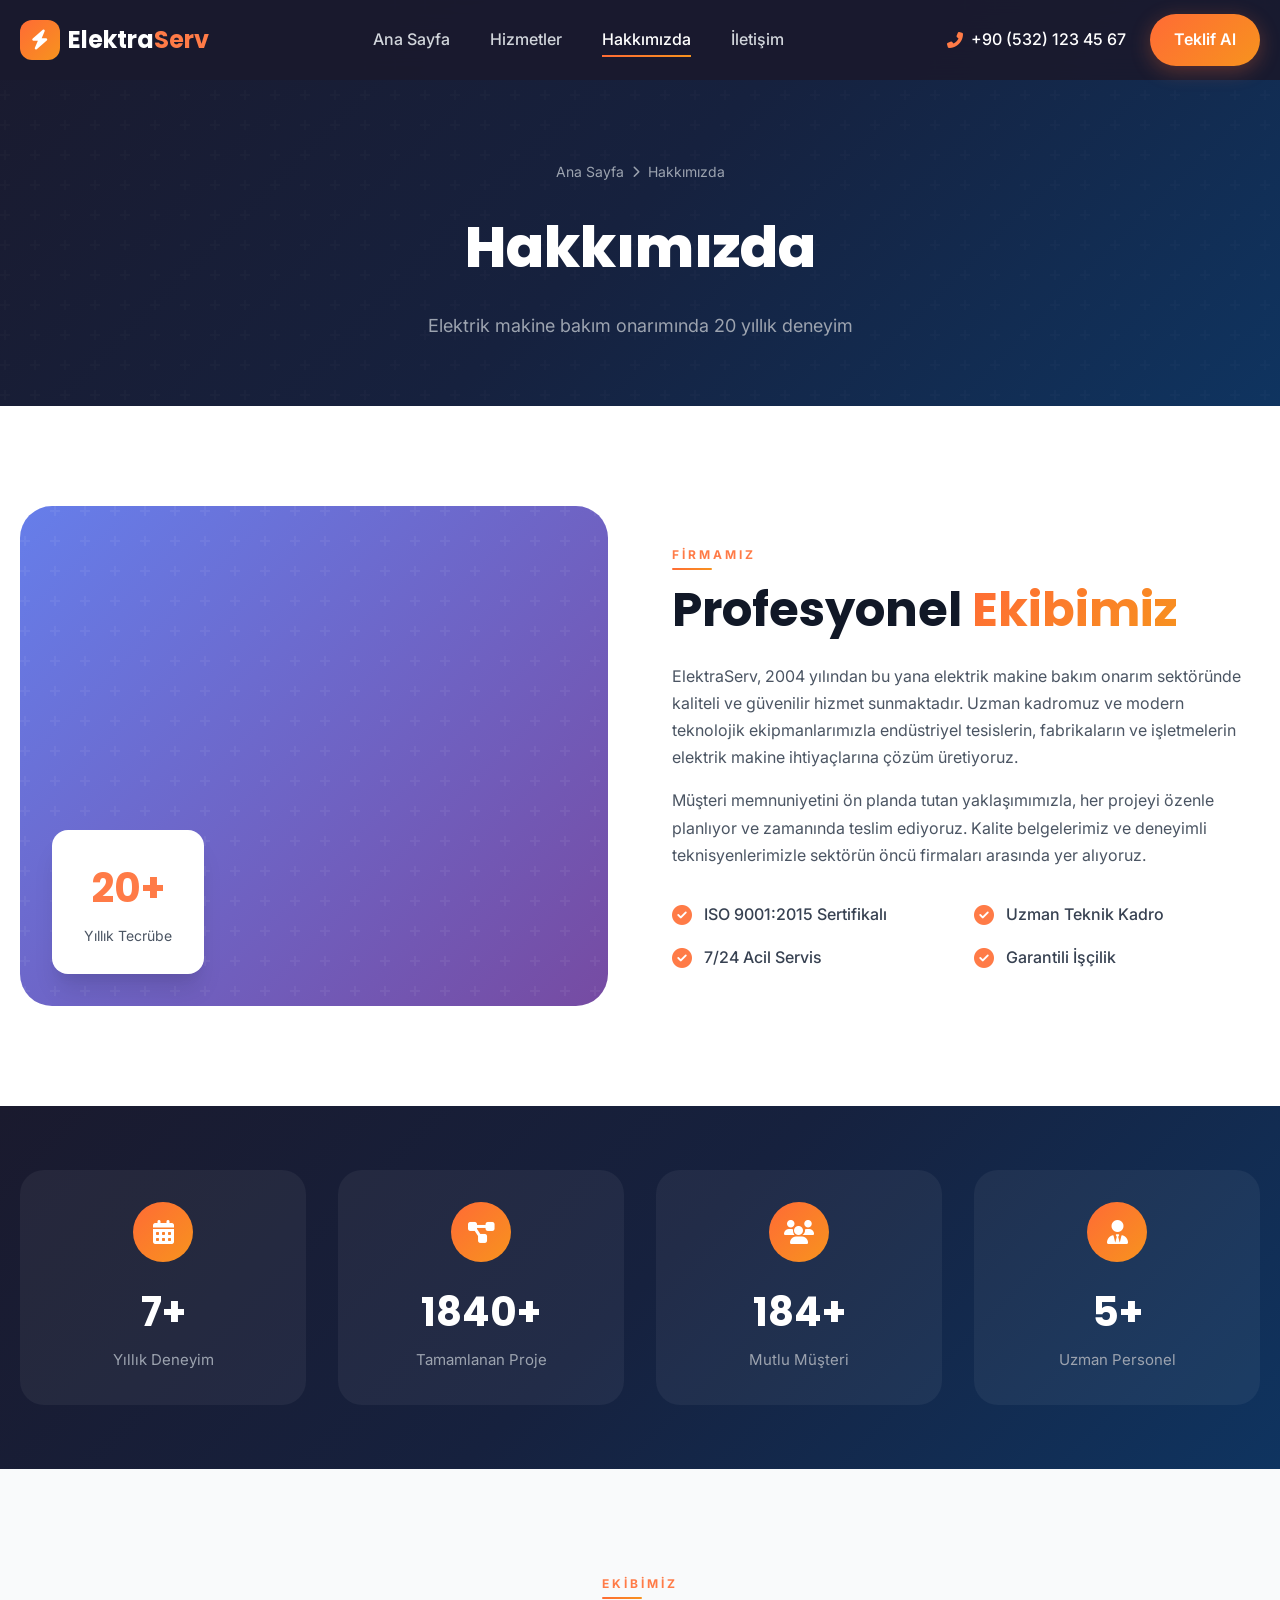
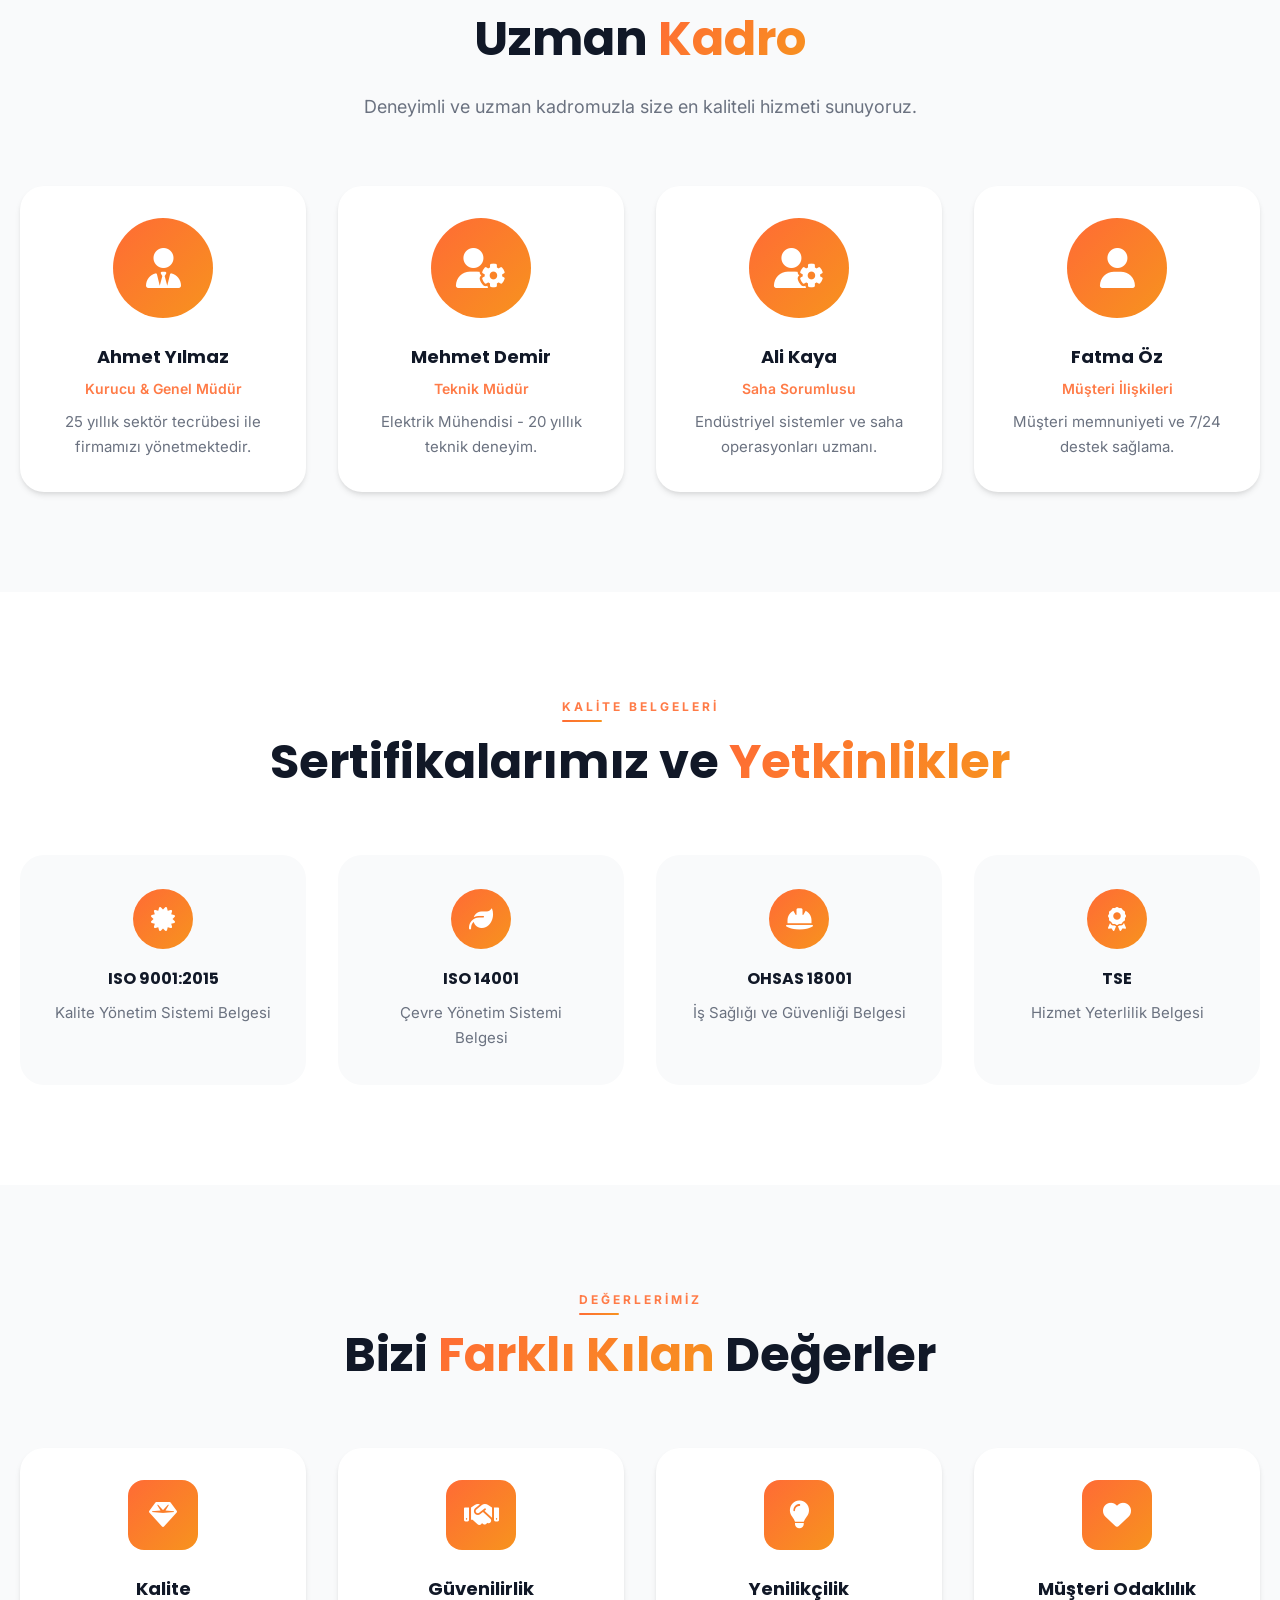
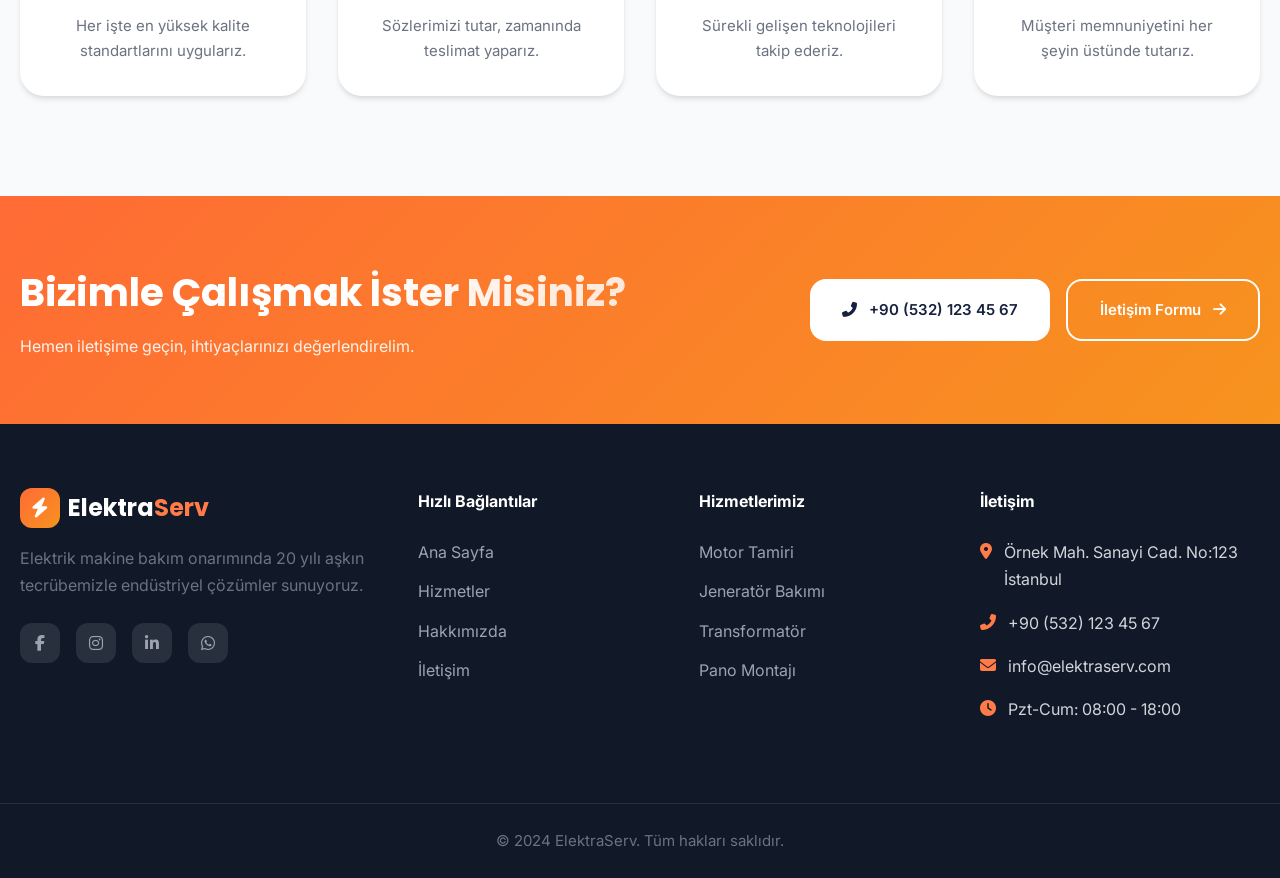
==== hakkimizda.html @ 9ac69086 "Initial commit - ElektraServ website" ====
<!DOCTYPE html>
<html lang="tr">
<head>
    <meta charset="UTF-8">
    <meta name="viewport" content="width=device-width, initial-scale=1.0">
    <title>Hakkımızda | ElektraServ</title>
    <meta name="description" content="ElektraServ - 20 yılı aşkın tecrübesiyle elektrik makine bakım onarım sektöründe kaliteli ve güvenilir hizmet.">
    <link rel="preconnect" href="https://fonts.googleapis.com">
    <link rel="preconnect" href="https://fonts.gstatic.com" crossorigin>
    <link href="https://fonts.googleapis.com/css2?family=Inter:wght@300;400;500;600;700;800&family=Poppins:wght@600;700;800&display=swap" rel="stylesheet">
    <link rel="stylesheet" href="css/style.css">
    <link rel="stylesheet" href="https://cdnjs.cloudflare.com/ajax/libs/font-awesome/6.4.0/css/all.min.css">
</head>
<body>
    <!-- Preloader -->
    <div class="preloader" id="preloader">
        <div class="loader"></div>
    </div>

    <!-- Header -->
    <header class="header" id="header">
        <nav class="nav container">
            <a href="index.html" class="nav-logo">
                <span class="logo-icon"><i class="fas fa-bolt"></i></span>
                <span class="logo-text">Elektra<span>Serv</span></span>
            </a>

            <div class="nav-menu" id="nav-menu">
                <ul class="nav-list">
                    <li class="nav-item"><a href="index.html" class="nav-link">Ana Sayfa</a></li>
                    <li class="nav-item"><a href="hizmetler.html" class="nav-link">Hizmetler</a></li>
                    <li class="nav-item"><a href="hakkimizda.html" class="nav-link active">Hakkımızda</a></li>
                    <li class="nav-item"><a href="iletisim.html" class="nav-link">İletişim</a></li>
                </ul>
                <div class="nav-close" id="nav-close"><i class="fas fa-times"></i></div>
            </div>

            <div class="nav-actions">
                <a href="tel:+905321234567" class="nav-phone">
                    <i class="fas fa-phone-alt"></i>
                    <span>+90 (532) 123 45 67</span>
                </a>
                <a href="iletisim.html" class="nav-btn">Teklif Al</a>
                <div class="nav-toggle" id="nav-toggle"><i class="fas fa-bars"></i></div>
            </div>
        </nav>
    </header>

    <!-- Page Header -->
    <section class="page-header">
        <div class="page-header-bg"></div>
        <div class="container">
            <div class="breadcrumb">
                <a href="index.html">Ana Sayfa</a>
                <i class="fas fa-chevron-right"></i>
                <span>Hakkımızda</span>
            </div>
            <h1>Hakkımızda</h1>
            <p>Elektrik makine bakım onarımında 20 yıllık deneyim</p>
        </div>
    </section>

    <!-- About Section -->
    <section class="about-section section">
        <div class="container">
            <div class="about-grid">
                <div class="about-image">
                    <div class="about-img-wrapper">
                        <div class="about-shape"></div>
                        <div class="about-experience">
                            <span class="exp-number">20+</span>
                            <span class="exp-text">Yıllık Tecrübe</span>
                        </div>
                    </div>
                </div>
                <div class="about-content">
                    <span class="section-subtitle">FİRMAMIZ</span>
                    <h2 class="section-title">Profesyonel <span class="gradient-text">Ekibimiz</span></h2>
                    <p>
                        ElektraServ, 2004 yılından bu yana elektrik makine bakım onarım sektöründe
                        kaliteli ve güvenilir hizmet sunmaktadır. Uzman kadromuz ve modern teknolojik
                        ekipmanlarımızla endüstriyel tesislerin, fabrikaların ve işletmelerin elektrik
                        makine ihtiyaçlarına çözüm üretiyoruz.
                    </p>
                    <p>
                        Müşteri memnuniyetini ön planda tutan yaklaşımımızla, her projeyi özenle
                        planlıyor ve zamanında teslim ediyoruz. Kalite belgelerimiz ve deneyimli
                        teknisyenlerimizle sektörün öncü firmaları arasında yer alıyoruz.
                    </p>
                    <div class="about-features">
                        <div class="about-feature">
                            <i class="fas fa-check-circle"></i>
                            <span>ISO 9001:2015 Sertifikalı</span>
                        </div>
                        <div class="about-feature">
                            <i class="fas fa-check-circle"></i>
                            <span>Uzman Teknik Kadro</span>
                        </div>
                        <div class="about-feature">
                            <i class="fas fa-check-circle"></i>
                            <span>7/24 Acil Servis</span>
                        </div>
                        <div class="about-feature">
                            <i class="fas fa-check-circle"></i>
                            <span>Garantili İşçilik</span>
                        </div>
                    </div>
                </div>
            </div>
        </div>
    </section>

    <!-- Stats Section -->
    <section class="stats-section">
        <div class="container">
            <div class="stats-grid">
                <div class="stat-card">
                    <div class="stat-icon"><i class="fas fa-calendar-alt"></i></div>
                    <span class="stat-number" data-count="20">0</span>
                    <span class="stat-label">Yıllık Deneyim</span>
                </div>
                <div class="stat-card">
                    <div class="stat-icon"><i class="fas fa-project-diagram"></i></div>
                    <span class="stat-number" data-count="5000">0</span>
                    <span class="stat-label">Tamamlanan Proje</span>
                </div>
                <div class="stat-card">
                    <div class="stat-icon"><i class="fas fa-users"></i></div>
                    <span class="stat-number" data-count="500">0</span>
                    <span class="stat-label">Mutlu Müşteri</span>
                </div>
                <div class="stat-card">
                    <div class="stat-icon"><i class="fas fa-user-tie"></i></div>
                    <span class="stat-number" data-count="15">0</span>
                    <span class="stat-label">Uzman Personel</span>
                </div>
            </div>
        </div>
    </section>

    <!-- Team Section -->
    <section class="team-section section">
        <div class="container">
            <div class="section-header">
                <span class="section-subtitle">EKİBİMİZ</span>
                <h2 class="section-title">Uzman <span class="gradient-text">Kadro</span></h2>
                <p class="section-description">
                    Deneyimli ve uzman kadromuzla size en kaliteli hizmeti sunuyoruz.
                </p>
            </div>

            <div class="team-grid">
                <div class="team-card">
                    <div class="team-avatar">
                        <i class="fas fa-user-tie"></i>
                    </div>
                    <h4>Ahmet Yılmaz</h4>
                    <span class="team-role">Kurucu & Genel Müdür</span>
                    <p>25 yıllık sektör tecrübesi ile firmamızı yönetmektedir.</p>
                </div>

                <div class="team-card">
                    <div class="team-avatar">
                        <i class="fas fa-user-cog"></i>
                    </div>
                    <h4>Mehmet Demir</h4>
                    <span class="team-role">Teknik Müdür</span>
                    <p>Elektrik Mühendisi - 20 yıllık teknik deneyim.</p>
                </div>

                <div class="team-card">
                    <div class="team-avatar">
                        <i class="fas fa-user-cog"></i>
                    </div>
                    <h4>Ali Kaya</h4>
                    <span class="team-role">Saha Sorumlusu</span>
                    <p>Endüstriyel sistemler ve saha operasyonları uzmanı.</p>
                </div>

                <div class="team-card">
                    <div class="team-avatar">
                        <i class="fas fa-user"></i>
                    </div>
                    <h4>Fatma Öz</h4>
                    <span class="team-role">Müşteri İlişkileri</span>
                    <p>Müşteri memnuniyeti ve 7/24 destek sağlama.</p>
                </div>
            </div>
        </div>
    </section>

    <!-- Certificates Section -->
    <section class="certificates-section section">
        <div class="container">
            <div class="section-header">
                <span class="section-subtitle">KALİTE BELGELERİ</span>
                <h2 class="section-title">Sertifikalarımız ve <span class="gradient-text">Yetkinlikler</span></h2>
            </div>

            <div class="certificates-grid">
                <div class="cert-card">
                    <div class="cert-icon"><i class="fas fa-certificate"></i></div>
                    <h4>ISO 9001:2015</h4>
                    <p>Kalite Yönetim Sistemi Belgesi</p>
                </div>
                <div class="cert-card">
                    <div class="cert-icon"><i class="fas fa-leaf"></i></div>
                    <h4>ISO 14001</h4>
                    <p>Çevre Yönetim Sistemi Belgesi</p>
                </div>
                <div class="cert-card">
                    <div class="cert-icon"><i class="fas fa-hard-hat"></i></div>
                    <h4>OHSAS 18001</h4>
                    <p>İş Sağlığı ve Güvenliği Belgesi</p>
                </div>
                <div class="cert-card">
                    <div class="cert-icon"><i class="fas fa-award"></i></div>
                    <h4>TSE</h4>
                    <p>Hizmet Yeterlilik Belgesi</p>
                </div>
            </div>
        </div>
    </section>

    <!-- Values Section -->
    <section class="values-section section">
        <div class="container">
            <div class="section-header">
                <span class="section-subtitle">DEĞERLERİMİZ</span>
                <h2 class="section-title">Bizi <span class="gradient-text">Farklı Kılan</span> Değerler</h2>
            </div>

            <div class="values-grid">
                <div class="value-card">
                    <div class="value-icon"><i class="fas fa-gem"></i></div>
                    <h4>Kalite</h4>
                    <p>Her işte en yüksek kalite standartlarını uygularız.</p>
                </div>
                <div class="value-card">
                    <div class="value-icon"><i class="fas fa-handshake"></i></div>
                    <h4>Güvenilirlik</h4>
                    <p>Sözlerimizi tutar, zamanında teslimat yaparız.</p>
                </div>
                <div class="value-card">
                    <div class="value-icon"><i class="fas fa-lightbulb"></i></div>
                    <h4>Yenilikçilik</h4>
                    <p>Sürekli gelişen teknolojileri takip ederiz.</p>
                </div>
                <div class="value-card">
                    <div class="value-icon"><i class="fas fa-heart"></i></div>
                    <h4>Müşteri Odaklılık</h4>
                    <p>Müşteri memnuniyetini her şeyin üstünde tutarız.</p>
                </div>
            </div>
        </div>
    </section>

    <!-- CTA Section -->
    <section class="cta-section">
        <div class="container">
            <div class="cta-content">
                <div class="cta-text">
                    <h2>Bizimle Çalışmak <span class="gradient-text">İster Misiniz?</span></h2>
                    <p>Hemen iletişime geçin, ihtiyaçlarınızı değerlendirelim.</p>
                </div>
                <div class="cta-buttons">
                    <a href="tel:+905321234567" class="btn btn-white">
                        <i class="fas fa-phone-alt"></i>
                        <span>+90 (532) 123 45 67</span>
                    </a>
                    <a href="iletisim.html" class="btn btn-outline-white">
                        <span>İletişim Formu</span>
                        <i class="fas fa-arrow-right"></i>
                    </a>
                </div>
            </div>
        </div>
    </section>

    <!-- Footer -->
    <footer class="footer">
        <div class="footer-top">
            <div class="container">
                <div class="footer-grid">
                    <div class="footer-brand">
                        <a href="index.html" class="nav-logo">
                            <span class="logo-icon"><i class="fas fa-bolt"></i></span>
                            <span class="logo-text">Elektra<span>Serv</span></span>
                        </a>
                        <p>Elektrik makine bakım onarımında 20 yılı aşkın tecrübemizle endüstriyel çözümler sunuyoruz.</p>
                        <div class="footer-social">
                            <a href="#"><i class="fab fa-facebook-f"></i></a>
                            <a href="#"><i class="fab fa-instagram"></i></a>
                            <a href="#"><i class="fab fa-linkedin-in"></i></a>
                            <a href="#"><i class="fab fa-whatsapp"></i></a>
                        </div>
                    </div>

                    <div class="footer-links">
                        <h4>Hızlı Bağlantılar</h4>
                        <ul>
                            <li><a href="index.html">Ana Sayfa</a></li>
                            <li><a href="hizmetler.html">Hizmetler</a></li>
                            <li><a href="hakkimizda.html">Hakkımızda</a></li>
                            <li><a href="iletisim.html">İletişim</a></li>
                        </ul>
                    </div>

                    <div class="footer-links">
                        <h4>Hizmetlerimiz</h4>
                        <ul>
                            <li><a href="hizmetler.html">Motor Tamiri</a></li>
                            <li><a href="hizmetler.html">Jeneratör Bakımı</a></li>
                            <li><a href="hizmetler.html">Transformatör</a></li>
                            <li><a href="hizmetler.html">Pano Montajı</a></li>
                        </ul>
                    </div>

                    <div class="footer-contact">
                        <h4>İletişim</h4>
                        <ul>
                            <li>
                                <i class="fas fa-map-marker-alt"></i>
                                <span>Örnek Mah. Sanayi Cad. No:123 İstanbul</span>
                            </li>
                            <li>
                                <i class="fas fa-phone-alt"></i>
                                <a href="tel:+905321234567">+90 (532) 123 45 67</a>
                            </li>
                            <li>
                                <i class="fas fa-envelope"></i>
                                <a href="mailto:info@elektraserv.com">info@elektraserv.com</a>
                            </li>
                            <li>
                                <i class="fas fa-clock"></i>
                                <span>Pzt-Cum: 08:00 - 18:00</span>
                            </li>
                        </ul>
                    </div>
                </div>
            </div>
        </div>
        <div class="footer-bottom">
            <div class="container">
                <p>&copy; 2024 ElektraServ. Tüm hakları saklıdır.</p>
            </div>
        </div>
    </footer>

    <script src="js/script.js"></script>
</body>
</html>
---- css/style.css ----
/* ============================================
   ELEKTRASERV - Professional CSS Styles
   Modern, Clean & Professional Design
============================================ */

/* ========== CSS Variables ========== */
:root {
    /* Primary Colors */
    --primary-900: #1a1a2e;
    --primary-800: #16213e;
    --primary-700: #1f3a5f;
    --primary-600: #2b4a7c;
    --primary-500: #3a6ea5;
    --primary-400: #5a8fc7;
    --primary-300: #89b3d9;
    --primary-200: #bcd4e8;
    --primary-100: #e6f0f7;

    /* Accent Colors */
    --accent-600: #ff6b35;
    --accent-500: #ff7b47;
    --accent-400: #ff9f6b;
    --accent-300: #ffb88c;
    --accent-200: #ffd4ba;
    --accent-100: #fff0e6;

    /* Gradient */
    --gradient-primary: linear-gradient(135deg, #667eea 0%, #764ba2 100%);
    --gradient-accent: linear-gradient(135deg, #ff6b35 0%, #f7931e 100%);
    --gradient-dark: linear-gradient(135deg, #1a1a2e 0%, #16213e 50%, #0f3460 100%);
    --gradient-hero: linear-gradient(135deg, #1a1a2e 0%, #16213e 40%, #1f3a5f 100%);

    /* Neutrals */
    --white: #ffffff;
    --gray-50: #f9fafb;
    --gray-100: #f3f4f6;
    --gray-200: #e5e7eb;
    --gray-300: #d1d5db;
    --gray-400: #9ca3af;
    --gray-500: #6b7280;
    --gray-600: #4b5563;
    --gray-700: #374151;
    --gray-800: #1f2937;
    --gray-900: #111827;

    /* Shadows */
    --shadow-sm: 0 1px 2px 0 rgba(0, 0, 0, 0.05);
    --shadow-md: 0 4px 6px -1px rgba(0, 0, 0, 0.1), 0 2px 4px -1px rgba(0, 0, 0, 0.06);
    --shadow-lg: 0 10px 15px -3px rgba(0, 0, 0, 0.1), 0 4px 6px -2px rgba(0, 0, 0, 0.05);
    --shadow-xl: 0 20px 25px -5px rgba(0, 0, 0, 0.1), 0 10px 10px -5px rgba(0, 0, 0, 0.04);
    --shadow-2xl: 0 25px 50px -12px rgba(0, 0, 0, 0.25);
    --shadow-colored: 0 20px 40px rgba(102, 126, 234, 0.3);

    /* Typography */
    --font-primary: 'Inter', -apple-system, BlinkMacSystemFont, 'Segoe UI', Roboto, sans-serif;
    --font-heading: 'Poppins', 'Inter', sans-serif;

    /* Spacing */
    --section-padding: 100px 0;
    --container-padding: 0 20px;

    /* Border Radius */
    --radius-sm: 8px;
    --radius-md: 12px;
    --radius-lg: 16px;
    --radius-xl: 24px;
    --radius-2xl: 32px;
    --radius-full: 9999px;

    /* Transitions */
    --transition-fast: 150ms ease;
    --transition-base: 300ms ease;
    --transition-slow: 500ms ease;
}

/* ========== Reset & Base ========== */
*, *::before, *::after {
    margin: 0;
    padding: 0;
    box-sizing: border-box;
}

html {
    scroll-behavior: smooth;
    font-size: 16px;
}

body {
    font-family: var(--font-primary);
    font-size: 1rem;
    line-height: 1.7;
    color: var(--gray-700);
    background-color: var(--white);
    overflow-x: hidden;
}

img {
    max-width: 100%;
    height: auto;
    display: block;
}

a {
    text-decoration: none;
    color: inherit;
    transition: var(--transition-base);
}

ul, ol {
    list-style: none;
}

button, input, textarea, select {
    font-family: inherit;
    font-size: inherit;
    border: none;
    outline: none;
}

button {
    cursor: pointer;
}

/* ========== Preloader ========== */
.preloader {
    position: fixed;
    top: 0;
    left: 0;
    width: 100%;
    height: 100%;
    background: var(--gradient-dark);
    display: flex;
    align-items: center;
    justify-content: center;
    z-index: 9999;
    transition: opacity 0.5s ease, visibility 0.5s ease;
}

.preloader.hidden {
    opacity: 0;
    visibility: hidden;
}

.loader {
    width: 60px;
    height: 60px;
    border: 3px solid rgba(255, 255, 255, 0.1);
    border-top-color: var(--accent-500);
    border-radius: 50%;
    animation: spin 1s linear infinite;
}

@keyframes spin {
    to { transform: rotate(360deg); }
}

/* ========== Container ========== */
.container {
    max-width: 1280px;
    margin: 0 auto;
    padding: var(--container-padding);
}

/* ========== Typography ========== */
.section-subtitle {
    display: inline-block;
    font-size: 0.75rem;
    font-weight: 700;
    letter-spacing: 3px;
    text-transform: uppercase;
    color: var(--accent-500);
    margin-bottom: 1rem;
    position: relative;
}

.section-subtitle::before {
    content: '';
    position: absolute;
    left: 0;
    bottom: -5px;
    width: 40px;
    height: 2px;
    background: var(--gradient-accent);
    border-radius: var(--radius-full);
}

.section-title {
    font-family: var(--font-heading);
    font-size: clamp(2rem, 5vw, 3rem);
    font-weight: 700;
    color: var(--gray-900);
    line-height: 1.2;
    margin-bottom: 1.5rem;
}

.section-description {
    font-size: 1.125rem;
    color: var(--gray-500);
    max-width: 600px;
    margin: 0 auto;
}

.gradient-text {
    background: var(--gradient-accent);
    -webkit-background-clip: text;
    -webkit-text-fill-color: transparent;
    background-clip: text;
}

/* ========== Section ========== */
.section {
    padding: var(--section-padding);
}

.section-header {
    text-align: center;
    margin-bottom: 4rem;
}

/* ========== Buttons ========== */
.btn {
    display: inline-flex;
    align-items: center;
    justify-content: center;
    gap: 0.75rem;
    padding: 1rem 2rem;
    font-weight: 600;
    font-size: 0.938rem;
    border-radius: var(--radius-lg);
    transition: var(--transition-base);
    cursor: pointer;
}

.btn-primary {
    background: var(--gradient-accent);
    color: var(--white);
    box-shadow: 0 10px 30px rgba(255, 107, 53, 0.3);
}

.btn-primary:hover {
    transform: translateY(-3px);
    box-shadow: 0 15px 35px rgba(255, 107, 53, 0.4);
}

.btn-outline {
    background: transparent;
    border: 2px solid var(--primary-600);
    color: var(--primary-600);
}

.btn-outline:hover {
    background: var(--primary-600);
    color: var(--white);
}

.btn-white {
    background: var(--white);
    color: var(--primary-800);
}

.btn-white:hover {
    background: var(--gray-100);
    transform: translateY(-2px);
}

.btn-outline-white {
    background: transparent;
    border: 2px solid var(--white);
    color: var(--white);
}

.btn-outline-white:hover {
    background: var(--white);
    color: var(--primary-800);
}

/* ========== Header ========== */
.header {
    position: fixed;
    top: 0;
    left: 0;
    width: 100%;
    z-index: 1000;
    background: rgba(26, 26, 46, 0.95);
    backdrop-filter: blur(20px);
    -webkit-backdrop-filter: blur(20px);
    transition: var(--transition-base);
}

.header.scrolled {
    background: rgba(26, 26, 46, 0.98);
    box-shadow: 0 4px 30px rgba(0, 0, 0, 0.2);
}

.nav {
    display: flex;
    align-items: center;
    justify-content: space-between;
    height: 80px;
}

.nav-logo {
    display: flex;
    align-items: center;
    gap: 0.5rem;
    z-index: 1001;
}

.logo-icon {
    display: flex;
    align-items: center;
    justify-content: center;
    width: 40px;
    height: 40px;
    background: var(--gradient-accent);
    border-radius: var(--radius-md);
    color: var(--white);
    font-size: 1.25rem;
}

.logo-text {
    font-family: var(--font-heading);
    font-size: 1.5rem;
    font-weight: 700;
    color: var(--white);
}

.logo-text span {
    color: var(--accent-500);
}

.nav-list {
    display: flex;
    align-items: center;
    gap: 2.5rem;
}

.nav-link {
    font-weight: 500;
    color: var(--gray-300);
    position: relative;
    padding: 0.5rem 0;
}

.nav-link::after {
    content: '';
    position: absolute;
    bottom: 0;
    left: 0;
    width: 0;
    height: 2px;
    background: var(--gradient-accent);
    transition: var(--transition-base);
}

.nav-link:hover,
.nav-link.active {
    color: var(--white);
}

.nav-link:hover::after,
.nav-link.active::after {
    width: 100%;
}

.nav-actions {
    display: flex;
    align-items: center;
    gap: 1.5rem;
}

.nav-phone {
    display: flex;
    align-items: center;
    gap: 0.5rem;
    color: var(--white);
    font-weight: 500;
}

.nav-phone i {
    color: var(--accent-500);
}

.nav-btn {
    padding: 0.75rem 1.5rem;
    background: var(--gradient-accent);
    color: var(--white);
    font-weight: 600;
    border-radius: var(--radius-full);
    box-shadow: 0 5px 20px rgba(255, 107, 53, 0.3);
    transition: var(--transition-base);
}

.nav-btn:hover {
    transform: translateY(-2px);
    box-shadow: 0 8px 25px rgba(255, 107, 53, 0.4);
}

.nav-toggle,
.nav-close {
    display: none;
    font-size: 1.5rem;
    color: var(--white);
    cursor: pointer;
}

/* ========== Hero Section ========== */
.hero {
    position: relative;
    min-height: 100vh;
    display: flex;
    align-items: center;
    background: var(--gradient-hero);
    overflow: hidden;
    padding-top: 80px;
}

.hero-bg {
    position: absolute;
    inset: 0;
    z-index: 0;
}

.hero-shapes {
    position: absolute;
    inset: 0;
}

.hero-shapes .shape {
    position: absolute;
    border-radius: 50%;
    opacity: 0.1;
}

.hero-shapes .shape-1 {
    width: 600px;
    height: 600px;
    background: var(--accent-500);
    top: -200px;
    right: -200px;
    filter: blur(80px);
}

.hero-shapes .shape-2 {
    width: 400px;
    height: 400px;
    background: var(--primary-500);
    bottom: -100px;
    left: -100px;
    filter: blur(60px);
}

.hero-shapes .shape-3 {
    width: 300px;
    height: 300px;
    background: var(--accent-400);
    top: 50%;
    left: 50%;
    transform: translate(-50%, -50%);
    filter: blur(100px);
}

.hero-container {
    position: relative;
    z-index: 1;
    display: grid;
    grid-template-columns: 1fr 1fr;
    gap: 4rem;
    align-items: center;
    padding: 2rem;
}

.hero-content {
    color: var(--white);
}

.hero-badge {
    display: inline-flex;
    align-items: center;
    gap: 0.5rem;
    padding: 0.5rem 1rem;
    background: rgba(255, 255, 255, 0.1);
    border: 1px solid rgba(255, 255, 255, 0.2);
    border-radius: var(--radius-full);
    font-size: 0.875rem;
    margin-bottom: 1.5rem;
    backdrop-filter: blur(10px);
}

.hero-badge i {
    color: var(--accent-500);
}

.hero-title {
    font-family: var(--font-heading);
    font-size: clamp(2.5rem, 5vw, 4rem);
    font-weight: 800;
    line-height: 1.1;
    margin-bottom: 1.5rem;
}

.hero-description {
    font-size: 1.125rem;
    color: var(--gray-300);
    margin-bottom: 2rem;
    max-width: 500px;
}

.hero-buttons {
    display: flex;
    gap: 1rem;
    margin-bottom: 3rem;
    flex-wrap: wrap;
}

.hero-stats {
    display: flex;
    gap: 3rem;
}

.hero-stats .stat {
    text-align: left;
}

.hero-stats .stat-number {
    display: block;
    font-family: var(--font-heading);
    font-size: 2.5rem;
    font-weight: 700;
    color: var(--white);
}

.hero-stats .stat-number::after {
    content: '+';
}

.hero-stats .stat-label {
    font-size: 0.875rem;
    color: var(--gray-400);
}

.hero-image {
    display: flex;
    justify-content: center;
    align-items: center;
}

.hero-img-wrapper {
    position: relative;
    width: 400px;
    height: 400px;
}

.hero-circle {
    position: absolute;
    top: 50%;
    left: 50%;
    transform: translate(-50%, -50%);
    width: 300px;
    height: 300px;
    background: rgba(255, 255, 255, 0.05);
    border-radius: 50%;
    display: flex;
    align-items: center;
    justify-content: center;
}

.hero-circle-inner {
    width: 200px;
    height: 200px;
    background: var(--gradient-accent);
    border-radius: 50%;
    display: flex;
    align-items: center;
    justify-content: center;
    font-size: 4rem;
    color: var(--white);
}

.hero-card {
    position: absolute;
    background: rgba(255, 255, 255, 0.95);
    padding: 1rem 1.5rem;
    border-radius: var(--radius-lg);
    box-shadow: var(--shadow-xl);
    display: flex;
    align-items: center;
    gap: 0.75rem;
    animation: float 3s ease-in-out infinite;
}

.hero-card i {
    font-size: 1.5rem;
    color: var(--accent-500);
}

.hero-card span {
    font-weight: 600;
    color: var(--gray-800);
    font-size: 0.875rem;
}

.hero-card-1 {
    top: 20%;
    left: -20px;
    animation-delay: 0s;
}

.hero-card-2 {
    bottom: 20%;
    right: -20px;
    animation-delay: 1.5s;
}

@keyframes float {
    0%, 100% { transform: translateY(0); }
    50% { transform: translateY(-15px); }
}

.hero-scroll {
    position: absolute;
    bottom: 2rem;
    left: 50%;
    transform: translateX(-50%);
    z-index: 1;
}

.hero-scroll a {
    display: flex;
    align-items: center;
    justify-content: center;
    width: 50px;
    height: 50px;
    border: 2px solid rgba(255, 255, 255, 0.3);
    border-radius: 50%;
    color: var(--white);
    animation: bounce 2s ease-in-out infinite;
}

@keyframes bounce {
    0%, 100% { transform: translateY(0); }
    50% { transform: translateY(10px); }
}

/* ========== Services Section ========== */
.services {
    background: var(--gray-50);
}

.services-grid {
    display: grid;
    grid-template-columns: repeat(3, 1fr);
    gap: 2rem;
}

.service-card {
    position: relative;
    background: var(--white);
    border-radius: var(--radius-xl);
    padding: 2.5rem;
    box-shadow: var(--shadow-md);
    transition: var(--transition-base);
    overflow: hidden;
}

.service-card::before {
    content: '';
    position: absolute;
    top: 0;
    left: 0;
    width: 100%;
    height: 4px;
    background: var(--gradient-accent);
    transform: scaleX(0);
    transition: var(--transition-base);
}

.service-card:hover {
    transform: translateY(-10px);
    box-shadow: var(--shadow-xl);
}

.service-card:hover::before {
    transform: scaleX(1);
}

.service-card.featured {
    border: 2px solid var(--accent-500);
}

.service-badge {
    position: absolute;
    top: 1rem;
    right: 1rem;
    background: var(--gradient-accent);
    color: var(--white);
    font-size: 0.75rem;
    font-weight: 600;
    padding: 0.25rem 0.75rem;
    border-radius: var(--radius-full);
}

.service-icon {
    display: flex;
    align-items: center;
    justify-content: center;
    width: 70px;
    height: 70px;
    background: var(--gradient-accent);
    border-radius: var(--radius-lg);
    margin-bottom: 1.5rem;
}

.service-icon i {
    font-size: 1.75rem;
    color: var(--white);
}

.service-title {
    font-family: var(--font-heading);
    font-size: 1.25rem;
    font-weight: 700;
    color: var(--gray-900);
    margin-bottom: 1rem;
}

.service-description {
    color: var(--gray-500);
    margin-bottom: 1.5rem;
    line-height: 1.7;
}

.service-features {
    margin-bottom: 1.5rem;
}

.service-features li {
    display: flex;
    align-items: center;
    gap: 0.5rem;
    color: var(--gray-600);
    margin-bottom: 0.5rem;
    font-size: 0.938rem;
}

.service-features li i {
    color: var(--accent-500);
    font-size: 0.875rem;
}

.service-link {
    display: inline-flex;
    align-items: center;
    gap: 0.5rem;
    color: var(--primary-600);
    font-weight: 600;
    font-size: 0.938rem;
}

.service-link:hover {
    color: var(--accent-500);
}

.service-link i {
    transition: var(--transition-fast);
}

.service-link:hover i {
    transform: translateX(5px);
}

/* ========== Why Us Section ========== */
.why-us {
    position: relative;
    overflow: hidden;
}

.why-us-bg {
    position: absolute;
    inset: 0;
    background: var(--gray-50);
    z-index: -1;
}

.why-us-content {
    display: grid;
    grid-template-columns: 1fr 1fr;
    gap: 4rem;
    align-items: center;
}

.why-us-text {
    padding-right: 2rem;
}

.features-list {
    display: flex;
    flex-direction: column;
    gap: 1.5rem;
    margin-top: 2rem;
}

.feature-item {
    display: flex;
    align-items: flex-start;
    gap: 1rem;
}

.feature-icon {
    display: flex;
    align-items: center;
    justify-content: center;
    width: 50px;
    height: 50px;
    background: var(--gradient-accent);
    border-radius: var(--radius-md);
    flex-shrink: 0;
}

.feature-icon i {
    font-size: 1.25rem;
    color: var(--white);
}

.feature-content h4 {
    font-weight: 700;
    color: var(--gray-900);
    margin-bottom: 0.25rem;
}

.feature-content p {
    color: var(--gray-500);
    font-size: 0.938rem;
}

.why-us-image {
    position: relative;
}

.why-us-img-wrapper {
    position: relative;
    width: 100%;
    height: 500px;
    background: var(--gradient-primary);
    border-radius: var(--radius-2xl);
}

.why-us-card {
    position: absolute;
    background: var(--white);
    padding: 1.5rem;
    border-radius: var(--radius-lg);
    box-shadow: var(--shadow-xl);
    text-align: center;
    animation: float 3s ease-in-out infinite;
}

.why-us-card-icon {
    width: 50px;
    height: 50px;
    background: var(--gradient-accent);
    border-radius: 50%;
    display: flex;
    align-items: center;
    justify-content: center;
    margin: 0 auto 0.75rem;
}

.why-us-card-icon i {
    font-size: 1.25rem;
    color: var(--white);
}

.why-us-card-number {
    display: block;
    font-family: var(--font-heading);
    font-size: 2rem;
    font-weight: 700;
    color: var(--gray-900);
}

.why-us-card-text {
    font-size: 0.875rem;
    color: var(--gray-500);
}

.why-us-card:first-of-type {
    top: 10%;
    left: -30px;
}

.why-us-card-2 {
    bottom: 10%;
    right: -30px;
    animation-delay: 1.5s;
}

/* ========== Process Section ========== */
.process {
    background: var(--gradient-dark);
    color: var(--white);
}

.process .section-subtitle {
    color: var(--accent-400);
}

.process .section-title {
    color: var(--white);
}

.process-timeline {
    display: grid;
    grid-template-columns: repeat(4, 1fr);
    gap: 2rem;
    position: relative;
}

.process-step {
    position: relative;
    text-align: center;
    padding: 2rem;
}

.process-number {
    display: flex;
    align-items: center;
    justify-content: center;
    width: 80px;
    height: 80px;
    background: rgba(255, 255, 255, 0.1);
    border-radius: 50%;
    margin: 0 auto 1.5rem;
    font-family: var(--font-heading);
    font-size: 1.5rem;
    font-weight: 700;
    color: var(--accent-500);
    position: relative;
    z-index: 1;
}

.process-content h4 {
    font-family: var(--font-heading);
    font-size: 1.125rem;
    font-weight: 600;
    margin-bottom: 0.5rem;
}

.process-content p {
    font-size: 0.938rem;
    color: var(--gray-400);
}

/* ========== CTA Section ========== */
.cta-section {
    background: var(--gradient-accent);
    padding: 4rem 0;
}

.cta-content {
    display: flex;
    align-items: center;
    justify-content: space-between;
    gap: 2rem;
    flex-wrap: wrap;
}

.cta-text h2 {
    font-family: var(--font-heading);
    font-size: clamp(1.5rem, 3vw, 2.5rem);
    font-weight: 700;
    color: var(--white);
    margin-bottom: 0.5rem;
}

.cta-text p {
    color: rgba(255, 255, 255, 0.9);
}

.cta-buttons {
    display: flex;
    gap: 1rem;
    flex-wrap: wrap;
}

.cta-section .gradient-text {
    background: linear-gradient(135deg, #fff 0%, rgba(255,255,255,0.8) 100%);
    -webkit-background-clip: text;
    -webkit-text-fill-color: transparent;
}

/* ========== Page Header ========== */
.page-header {
    position: relative;
    padding: 10rem 0 4rem;
    background: var(--gradient-dark);
    color: var(--white);
    text-align: center;
    overflow: hidden;
}

.page-header-bg {
    position: absolute;
    inset: 0;
    background: url("data:image/svg+xml,%3Csvg width='60' height='60' viewBox='0 0 60 60' xmlns='http://www.w3.org/2000/svg'%3E%3Cg fill='none' fill-rule='evenodd'%3E%3Cg fill='%23ffffff' fill-opacity='0.03'%3E%3Cpath d='M36 34v-4h-2v4h-4v2h4v4h2v-4h4v-2h-4zm0-30V0h-2v4h-4v2h4v4h2V6h4V4h-4zM6 34v-4H4v4H0v2h4v4h2v-4h4v-2H6zM6 4V0H4v4H0v2h4v4h2V6h4V4H6z'/%3E%3C/g%3E%3C/g%3E%3C/svg%3E");
    opacity: 0.5;
}

.breadcrumb {
    display: flex;
    align-items: center;
    justify-content: center;
    gap: 0.5rem;
    margin-bottom: 1rem;
    font-size: 0.875rem;
    color: var(--gray-400);
}

.breadcrumb a:hover {
    color: var(--white);
}

.breadcrumb i {
    font-size: 0.75rem;
}

.page-header h1 {
    font-family: var(--font-heading);
    font-size: clamp(2rem, 5vw, 3.5rem);
    font-weight: 800;
    margin-bottom: 1rem;
}

.page-header p {
    color: var(--gray-400);
    font-size: 1.125rem;
}

/* ========== Services Detail ========== */
.services-detail {
    background: var(--gray-50);
}

.service-detail-card {
    display: grid;
    grid-template-columns: auto 1fr;
    gap: 2rem;
    background: var(--white);
    border-radius: var(--radius-xl);
    padding: 3rem;
    margin-bottom: 2rem;
    box-shadow: var(--shadow-md);
    transition: var(--transition-base);
}

.service-detail-card:hover {
    box-shadow: var(--shadow-xl);
    transform: translateY(-5px);
}

.service-detail-icon {
    display: flex;
    align-items: center;
    justify-content: center;
    width: 80px;
    height: 80px;
    background: var(--gradient-accent);
    border-radius: var(--radius-lg);
}

.service-detail-icon i {
    font-size: 2rem;
    color: var(--white);
}

.service-detail-content h3 {
    font-family: var(--font-heading);
    font-size: 1.5rem;
    font-weight: 700;
    color: var(--gray-900);
    margin-bottom: 0.5rem;
}

.service-detail-content .lead {
    color: var(--gray-500);
    margin-bottom: 1.5rem;
}

.service-detail-grid {
    display: grid;
    grid-template-columns: 1fr 1fr;
    gap: 2rem;
}

.service-detail-list h4 {
    display: flex;
    align-items: center;
    gap: 0.5rem;
    font-weight: 700;
    color: var(--gray-800);
    margin-bottom: 1rem;
}

.service-detail-list h4 i {
    color: var(--accent-500);
}

.service-detail-list ul li {
    position: relative;
    padding-left: 1.5rem;
    margin-bottom: 0.5rem;
    color: var(--gray-600);
}

.service-detail-list ul li::before {
    content: '✓';
    position: absolute;
    left: 0;
    color: var(--accent-500);
    font-weight: 700;
}

.service-detail-features h4 {
    display: flex;
    align-items: center;
    gap: 0.5rem;
    font-weight: 700;
    color: var(--gray-800);
    margin-bottom: 1rem;
}

.service-detail-features h4 i {
    color: var(--accent-500);
}

.feature-tags {
    display: flex;
    flex-wrap: wrap;
    gap: 0.75rem;
}

.feature-tags span {
    display: flex;
    align-items: center;
    gap: 0.5rem;
    padding: 0.5rem 1rem;
    background: var(--primary-100);
    color: var(--primary-700);
    border-radius: var(--radius-full);
    font-size: 0.875rem;
    font-weight: 500;
}

.feature-tags span i {
    color: var(--accent-500);
}

/* ========== About Section ========== */
.about-section {
    background: var(--white);
}

.about-grid {
    display: grid;
    grid-template-columns: 1fr 1fr;
    gap: 4rem;
    align-items: center;
}

.about-image {
    position: relative;
}

.about-img-wrapper {
    position: relative;
    width: 100%;
    height: 500px;
    background: var(--gradient-primary);
    border-radius: var(--radius-2xl);
    overflow: hidden;
}

.about-shape {
    position: absolute;
    width: 100%;
    height: 100%;
    background: url("data:image/svg+xml,%3Csvg width='60' height='60' viewBox='0 0 60 60' xmlns='http://www.w3.org/2000/svg'%3E%3Cg fill='none' fill-rule='evenodd'%3E%3Cg fill='%23ffffff' fill-opacity='0.05'%3E%3Cpath d='M36 34v-4h-2v4h-4v2h4v4h2v-4h4v-2h-4zm0-30V0h-2v4h-4v2h4v4h2V6h4V4h-4zM6 34v-4H4v4H0v2h4v4h2v-4h4v-2H6zM6 4V0H4v4H0v2h4v4h2V6h4V4H6z'/%3E%3C/g%3E%3C/g%3E%3C/svg%3E");
}

.about-experience {
    position: absolute;
    bottom: 2rem;
    left: 2rem;
    background: var(--white);
    padding: 1.5rem 2rem;
    border-radius: var(--radius-lg);
    box-shadow: var(--shadow-xl);
    text-align: center;
}

.about-experience .exp-number {
    display: block;
    font-family: var(--font-heading);
    font-size: 2.5rem;
    font-weight: 700;
    color: var(--accent-500);
}

.about-experience .exp-text {
    font-size: 0.875rem;
    color: var(--gray-600);
}

.about-content .section-subtitle::before {
    left: auto;
}

.about-content p {
    color: var(--gray-600);
    margin-bottom: 1rem;
}

.about-features {
    display: grid;
    grid-template-columns: 1fr 1fr;
    gap: 1rem;
    margin-top: 2rem;
}

.about-feature {
    display: flex;
    align-items: center;
    gap: 0.75rem;
}

.about-feature i {
    color: var(--accent-500);
    font-size: 1.25rem;
}

.about-feature span {
    font-weight: 500;
    color: var(--gray-700);
}

/* ========== Stats Section ========== */
.stats-section {
    background: var(--gradient-dark);
    padding: 4rem 0;
}

.stats-grid {
    display: grid;
    grid-template-columns: repeat(4, 1fr);
    gap: 2rem;
}

.stat-card {
    text-align: center;
    padding: 2rem;
    background: rgba(255, 255, 255, 0.05);
    border-radius: var(--radius-xl);
    transition: var(--transition-base);
}

.stat-card:hover {
    background: rgba(255, 255, 255, 0.1);
    transform: translateY(-5px);
}

.stat-icon {
    display: flex;
    align-items: center;
    justify-content: center;
    width: 60px;
    height: 60px;
    background: var(--gradient-accent);
    border-radius: 50%;
    margin: 0 auto 1rem;
}

.stat-icon i {
    font-size: 1.5rem;
    color: var(--white);
}

.stat-card .stat-number {
    display: block;
    font-family: var(--font-heading);
    font-size: 2.5rem;
    font-weight: 700;
    color: var(--white);
}

.stat-card .stat-number::after {
    content: '+';
}

.stat-card .stat-label {
    color: var(--gray-400);
    font-size: 0.938rem;
}

/* ========== Team Section ========== */
.team-section {
    background: var(--gray-50);
}

.team-grid {
    display: grid;
    grid-template-columns: repeat(4, 1fr);
    gap: 2rem;
}

.team-card {
    background: var(--white);
    border-radius: var(--radius-xl);
    padding: 2rem;
    text-align: center;
    box-shadow: var(--shadow-md);
    transition: var(--transition-base);
}

.team-card:hover {
    transform: translateY(-10px);
    box-shadow: var(--shadow-xl);
}

.team-avatar {
    display: flex;
    align-items: center;
    justify-content: center;
    width: 100px;
    height: 100px;
    background: var(--gradient-accent);
    border-radius: 50%;
    margin: 0 auto 1.5rem;
}

.team-avatar i {
    font-size: 2.5rem;
    color: var(--white);
}

.team-card h4 {
    font-family: var(--font-heading);
    font-size: 1.125rem;
    font-weight: 700;
    color: var(--gray-900);
    margin-bottom: 0.25rem;
}

.team-role {
    display: block;
    color: var(--accent-500);
    font-weight: 600;
    font-size: 0.875rem;
    margin-bottom: 0.5rem;
}

.team-card p {
    color: var(--gray-500);
    font-size: 0.938rem;
}

/* ========== Certificates Section ========== */
.certificates-section {
    background: var(--white);
}

.certificates-grid {
    display: grid;
    grid-template-columns: repeat(4, 1fr);
    gap: 2rem;
}

.cert-card {
    background: var(--gray-50);
    border-radius: var(--radius-xl);
    padding: 2rem;
    text-align: center;
    transition: var(--transition-base);
    border: 2px solid transparent;
}

.cert-card:hover {
    background: var(--white);
    border-color: var(--accent-500);
    box-shadow: var(--shadow-lg);
}

.cert-icon {
    display: flex;
    align-items: center;
    justify-content: center;
    width: 60px;
    height: 60px;
    background: var(--gradient-accent);
    border-radius: 50%;
    margin: 0 auto 1rem;
}

.cert-icon i {
    font-size: 1.5rem;
    color: var(--white);
}

.cert-card h4 {
    font-family: var(--font-heading);
    font-weight: 700;
    color: var(--gray-900);
    margin-bottom: 0.5rem;
}

.cert-card p {
    color: var(--gray-500);
    font-size: 0.938rem;
}

/* ========== Values Section ========== */
.values-section {
    background: var(--gray-50);
}

.values-grid {
    display: grid;
    grid-template-columns: repeat(4, 1fr);
    gap: 2rem;
}

.value-card {
    background: var(--white);
    border-radius: var(--radius-xl);
    padding: 2rem;
    text-align: center;
    box-shadow: var(--shadow-md);
    transition: var(--transition-base);
}

.value-card:hover {
    transform: translateY(-10px);
    box-shadow: var(--shadow-xl);
}

.value-icon {
    display: flex;
    align-items: center;
    justify-content: center;
    width: 70px;
    height: 70px;
    background: var(--gradient-accent);
    border-radius: var(--radius-lg);
    margin: 0 auto 1.5rem;
}

.value-icon i {
    font-size: 1.75rem;
    color: var(--white);
}

.value-card h4 {
    font-family: var(--font-heading);
    font-size: 1.125rem;
    font-weight: 700;
    color: var(--gray-900);
    margin-bottom: 0.5rem;
}

.value-card p {
    color: var(--gray-500);
    font-size: 0.938rem;
}

/* ========== Contact Section ========== */
.contact-section {
    background: var(--gray-50);
}

.contact-grid {
    display: grid;
    grid-template-columns: 1fr 1.2fr;
    gap: 3rem;
}

.contact-info-header {
    margin-bottom: 2rem;
}

.contact-info-header h2 {
    font-family: var(--font-heading);
    font-size: 2rem;
    color: var(--gray-900);
    margin-bottom: 0.5rem;
}

.contact-cards {
    display: flex;
    flex-direction: column;
    gap: 1.5rem;
    margin-bottom: 2rem;
}

.contact-card {
    display: flex;
    align-items: flex-start;
    gap: 1rem;
    background: var(--white);
    padding: 1.5rem;
    border-radius: var(--radius-lg);
    box-shadow: var(--shadow-md);
    transition: var(--transition-base);
}

.contact-card:hover {
    transform: translateX(10px);
    box-shadow: var(--shadow-lg);
}

.contact-card-icon {
    display: flex;
    align-items: center;
    justify-content: center;
    width: 50px;
    height: 50px;
    background: var(--gradient-accent);
    border-radius: var(--radius-md);
    flex-shrink: 0;
}

.contact-card-icon i {
    font-size: 1.25rem;
    color: var(--white);
}

.contact-card-content h4 {
    font-weight: 700;
    color: var(--gray-900);
    margin-bottom: 0.25rem;
}

.contact-card-content p {
    color: var(--gray-500);
    font-size: 0.938rem;
    margin: 0;
}

.contact-card-content a {
    color: var(--gray-500);
}

.contact-card-content a:hover {
    color: var(--accent-500);
}

.emergency-card {
    display: flex;
    align-items: center;
    gap: 1rem;
    background: var(--gradient-accent);
    padding: 1.5rem;
    border-radius: var(--radius-lg);
    color: var(--white);
}

.emergency-icon {
    font-size: 2rem;
}

.emergency-content h4 {
    font-weight: 700;
    margin-bottom: 0.25rem;
}

.emergency-phone {
    font-family: var(--font-heading);
    font-size: 1.25rem;
    font-weight: 700;
}

.emergency-note {
    font-size: 0.75rem;
    opacity: 0.9;
}

.contact-form-card {
    background: var(--white);
    border-radius: var(--radius-xl);
    padding: 2.5rem;
    box-shadow: var(--shadow-lg);
}

.contact-form-card h3 {
    font-family: var(--font-heading);
    font-size: 1.5rem;
    color: var(--gray-900);
    margin-bottom: 0.5rem;
}

.contact-form-card > p {
    color: var(--gray-500);
    margin-bottom: 2rem;
}

.form-row {
    display: grid;
    grid-template-columns: 1fr 1fr;
    gap: 1.5rem;
    margin-bottom: 1.5rem;
}

.form-group {
    position: relative;
}

.form-group label {
    display: block;
    font-weight: 600;
    color: var(--gray-700);
    margin-bottom: 0.5rem;
}

.form-group input,
.form-group select,
.form-group textarea {
    width: 100%;
    padding: 1rem;
    background: var(--gray-50);
    border: 2px solid var(--gray-200);
    border-radius: var(--radius-md);
    font-size: 1rem;
    transition: var(--transition-base);
}

.form-group input:focus,
.form-group select:focus,
.form-group textarea:focus {
    border-color: var(--accent-500);
    background: var(--white);
    box-shadow: 0 0 0 4px rgba(255, 107, 53, 0.1);
}

.form-group input + i,
.form-group select + i {
    position: absolute;
    right: 1rem;
    top: 50%;
    transform: translateY(-50%);
    color: var(--gray-400);
    pointer-events: none;
}

.form-group.full-width {
    margin-bottom: 1.5rem;
}

.btn-submit {
    width: 100%;
}

/* ========== Map Section ========== */
.map-section {
    padding: 0 0 4rem;
}

.map-wrapper {
    border-radius: var(--radius-xl);
    overflow: hidden;
    box-shadow: var(--shadow-lg);
}

.map-placeholder {
    height: 400px;
    background: var(--gradient-dark);
    display: flex;
    flex-direction: column;
    align-items: center;
    justify-content: center;
    color: var(--white);
    text-align: center;
}

.map-icon {
    font-size: 4rem;
    margin-bottom: 1rem;
    color: var(--accent-500);
}

.map-placeholder h3 {
    font-family: var(--font-heading);
    font-size: 1.5rem;
    margin-bottom: 0.5rem;
}

.map-placeholder p {
    color: var(--gray-400);
    margin-bottom: 1.5rem;
}

/* ========== FAQ Section ========== */
.faq-section {
    background: var(--white);
}

.faq-grid {
    display: grid;
    grid-template-columns: 1fr 1fr;
    gap: 1.5rem;
}

.faq-item {
    background: var(--gray-50);
    border-radius: var(--radius-lg);
    overflow: hidden;
    transition: var(--transition-base);
}

.faq-item:hover {
    box-shadow: var(--shadow-md);
}

.faq-question {
    display: flex;
    justify-content: space-between;
    align-items: center;
    padding: 1.25rem 1.5rem;
    cursor: pointer;
    transition: var(--transition-base);
}

.faq-question h4 {
    font-weight: 600;
    color: var(--gray-900);
}

.faq-question i {
    color: var(--accent-500);
    transition: var(--transition-base);
}

.faq-item.active .faq-question i {
    transform: rotate(180deg);
}

.faq-answer {
    max-height: 0;
    overflow: hidden;
    transition: max-height 0.3s ease;
}

.faq-item.active .faq-answer {
    max-height: 200px;
}

.faq-answer p {
    padding: 0 1.5rem 1.25rem;
    color: var(--gray-500);
}

/* ========== Footer ========== */
.footer {
    background: var(--gray-900);
    color: var(--gray-300);
}

.footer-top {
    padding: 4rem 0;
}

.footer-grid {
    display: grid;
    grid-template-columns: 1.5fr 1fr 1fr 1.2fr;
    gap: 3rem;
}

.footer-brand .nav-logo {
    margin-bottom: 1rem;
}

.footer-brand p {
    color: var(--gray-500);
    margin-bottom: 1.5rem;
    line-height: 1.7;
}

.footer-social {
    display: flex;
    gap: 1rem;
}

.footer-social a {
    display: flex;
    align-items: center;
    justify-content: center;
    width: 40px;
    height: 40px;
    background: rgba(255, 255, 255, 0.1);
    border-radius: var(--radius-md);
    color: var(--gray-400);
    transition: var(--transition-base);
}

.footer-social a:hover {
    background: var(--accent-500);
    color: var(--white);
}

.footer-links h4,
.footer-contact h4 {
    font-weight: 700;
    color: var(--white);
    margin-bottom: 1.5rem;
}

.footer-links ul li {
    margin-bottom: 0.75rem;
}

.footer-links ul li a {
    color: var(--gray-400);
    transition: var(--transition-base);
}

.footer-links ul li a:hover {
    color: var(--accent-500);
    padding-left: 5px;
}

.footer-contact ul li {
    display: flex;
    align-items: flex-start;
    gap: 0.75rem;
    margin-bottom: 1rem;
}

.footer-contact ul li i {
    color: var(--accent-500);
    margin-top: 0.25rem;
}

.footer-contact ul li a:hover {
    color: var(--accent-500);
}

.footer-bottom {
    border-top: 1px solid rgba(255, 255, 255, 0.1);
    padding: 1.5rem 0;
    text-align: center;
}

.footer-bottom p {
    color: var(--gray-500);
    font-size: 0.938rem;
}

/* ========== Responsive Design ========== */
@media (max-width: 1200px) {
    .hero-container {
        grid-template-columns: 1fr;
        text-align: center;
    }

    .hero-content {
        max-width: 700px;
        margin: 0 auto;
    }

    .hero-description {
        margin: 0 auto 2rem;
    }

    .hero-buttons {
        justify-content: center;
    }

    .hero-stats {
        justify-content: center;
    }

    .hero-image {
        display: none;
    }

    .services-grid {
        grid-template-columns: repeat(2, 1fr);
    }

    .process-timeline {
        grid-template-columns: repeat(2, 1fr);
    }

    .stats-grid {
        grid-template-columns: repeat(2, 1fr);
    }

    .team-grid,
    .certificates-grid,
    .values-grid {
        grid-template-columns: repeat(2, 1fr);
    }
}

@media (max-width: 992px) {
    .nav-menu {
        position: fixed;
        top: 0;
        right: -100%;
        width: 300px;
        height: 100vh;
        background: var(--primary-900);
        padding: 6rem 2rem;
        transition: var(--transition-base);
        z-index: 1000;
    }

    .nav-menu.show {
        right: 0;
    }

    .nav-list {
        flex-direction: column;
        gap: 1.5rem;
    }

    .nav-link {
        font-size: 1.125rem;
    }

    .nav-phone,
    .nav-btn {
        display: none;
    }

    .nav-toggle,
    .nav-close {
        display: block;
    }

    .why-us-content {
        grid-template-columns: 1fr;
    }

    .why-us-image {
        display: none;
    }

    .about-grid {
        grid-template-columns: 1fr;
    }

    .about-image {
        order: -1;
    }

    .contact-grid {
        grid-template-columns: 1fr;
    }

    .footer-grid {
        grid-template-columns: 1fr 1fr;
        gap: 2rem;
    }

    .faq-grid {
        grid-template-columns: 1fr;
    }
}

@media (max-width: 768px) {
    .services-grid {
        grid-template-columns: 1fr;
    }

    .process-timeline {
        grid-template-columns: 1fr;
    }

    .stats-grid,
    .team-grid,
    .certificates-grid,
    .values-grid {
        grid-template-columns: 1fr;
    }

    .service-detail-card {
        grid-template-columns: 1fr;
    }

    .service-detail-grid {
        grid-template-columns: 1fr;
    }

    .form-row {
        grid-template-columns: 1fr;
    }

    .cta-content {
        flex-direction: column;
        text-align: center;
    }

    .cta-buttons {
        justify-content: center;
    }

    .footer-grid {
        grid-template-columns: 1fr;
    }

    .about-features {
        grid-template-columns: 1fr;
    }
}

@media (max-width: 576px) {
    .hero-stats {
        flex-direction: column;
        gap: 1.5rem;
    }

    .hero-buttons {
        flex-direction: column;
    }

    .btn {
        width: 100%;
    }

    .about-img-wrapper {
        height: 300px;
    }
}
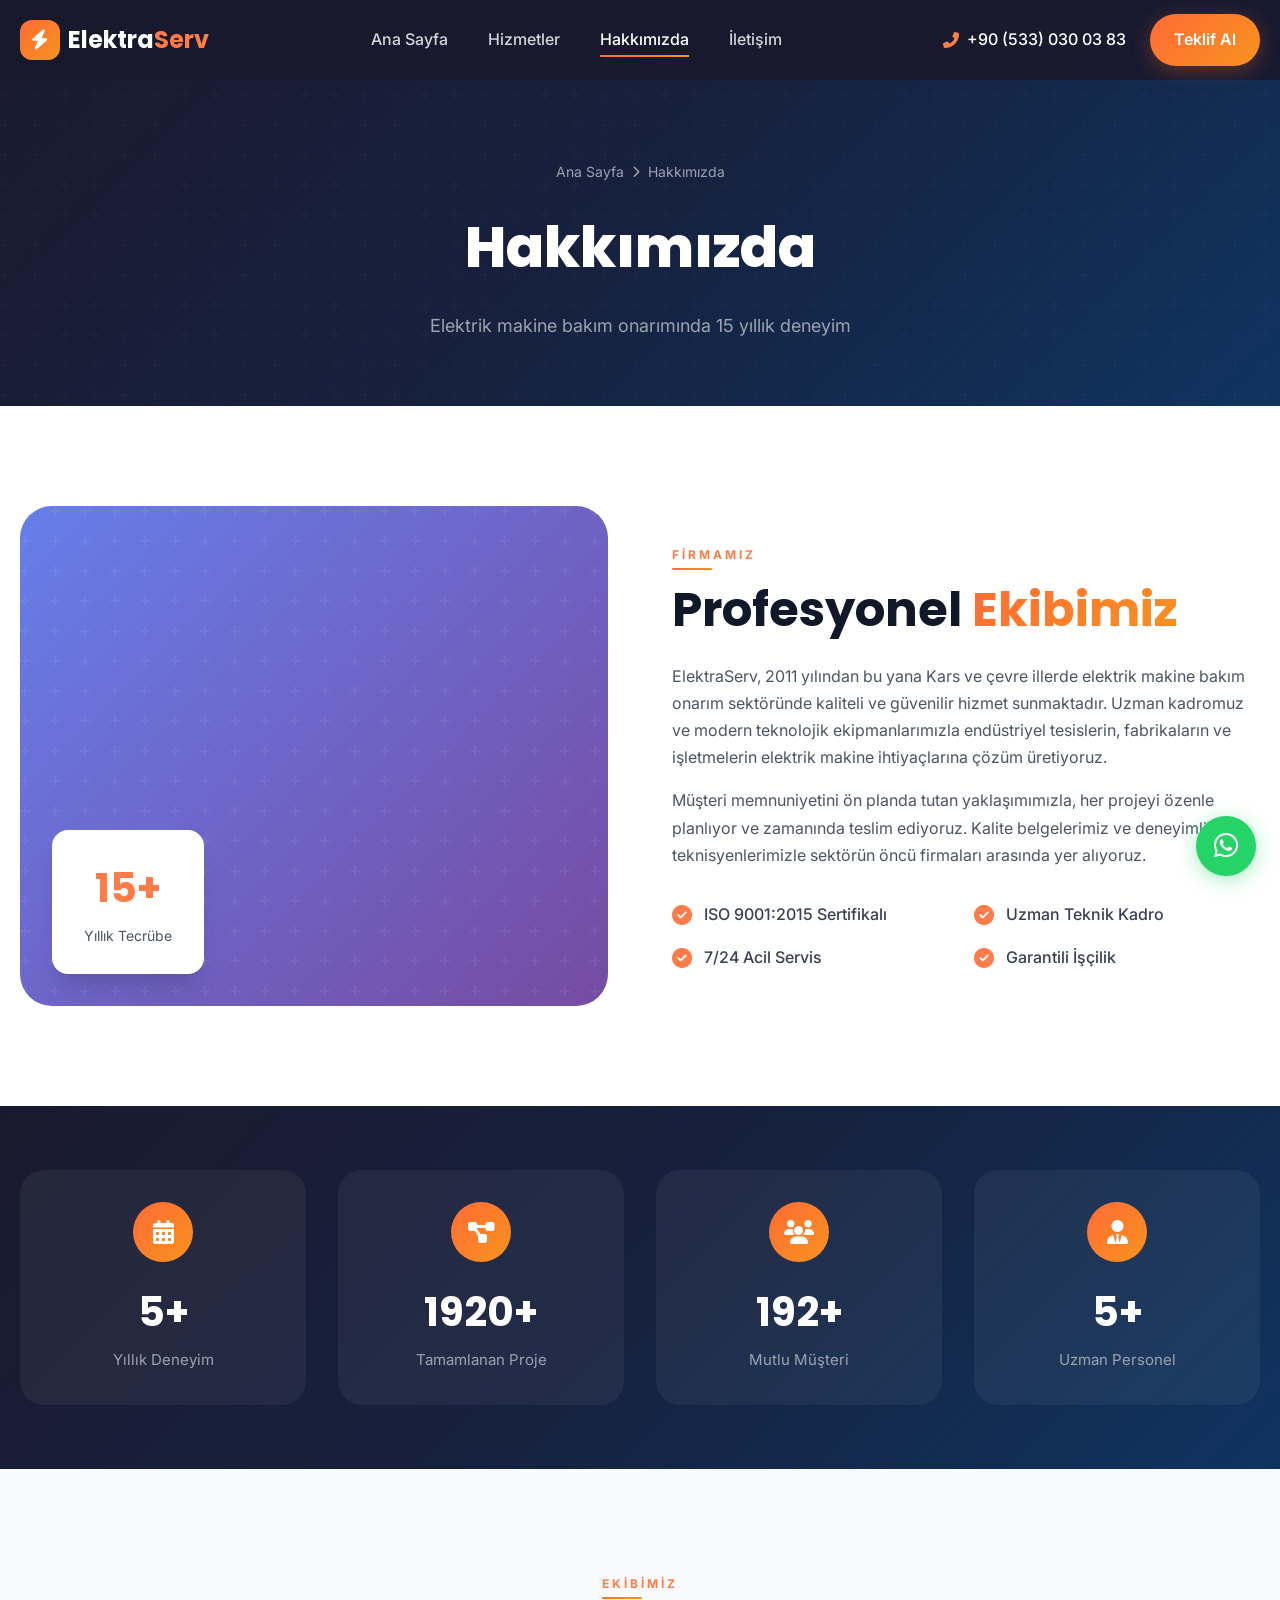
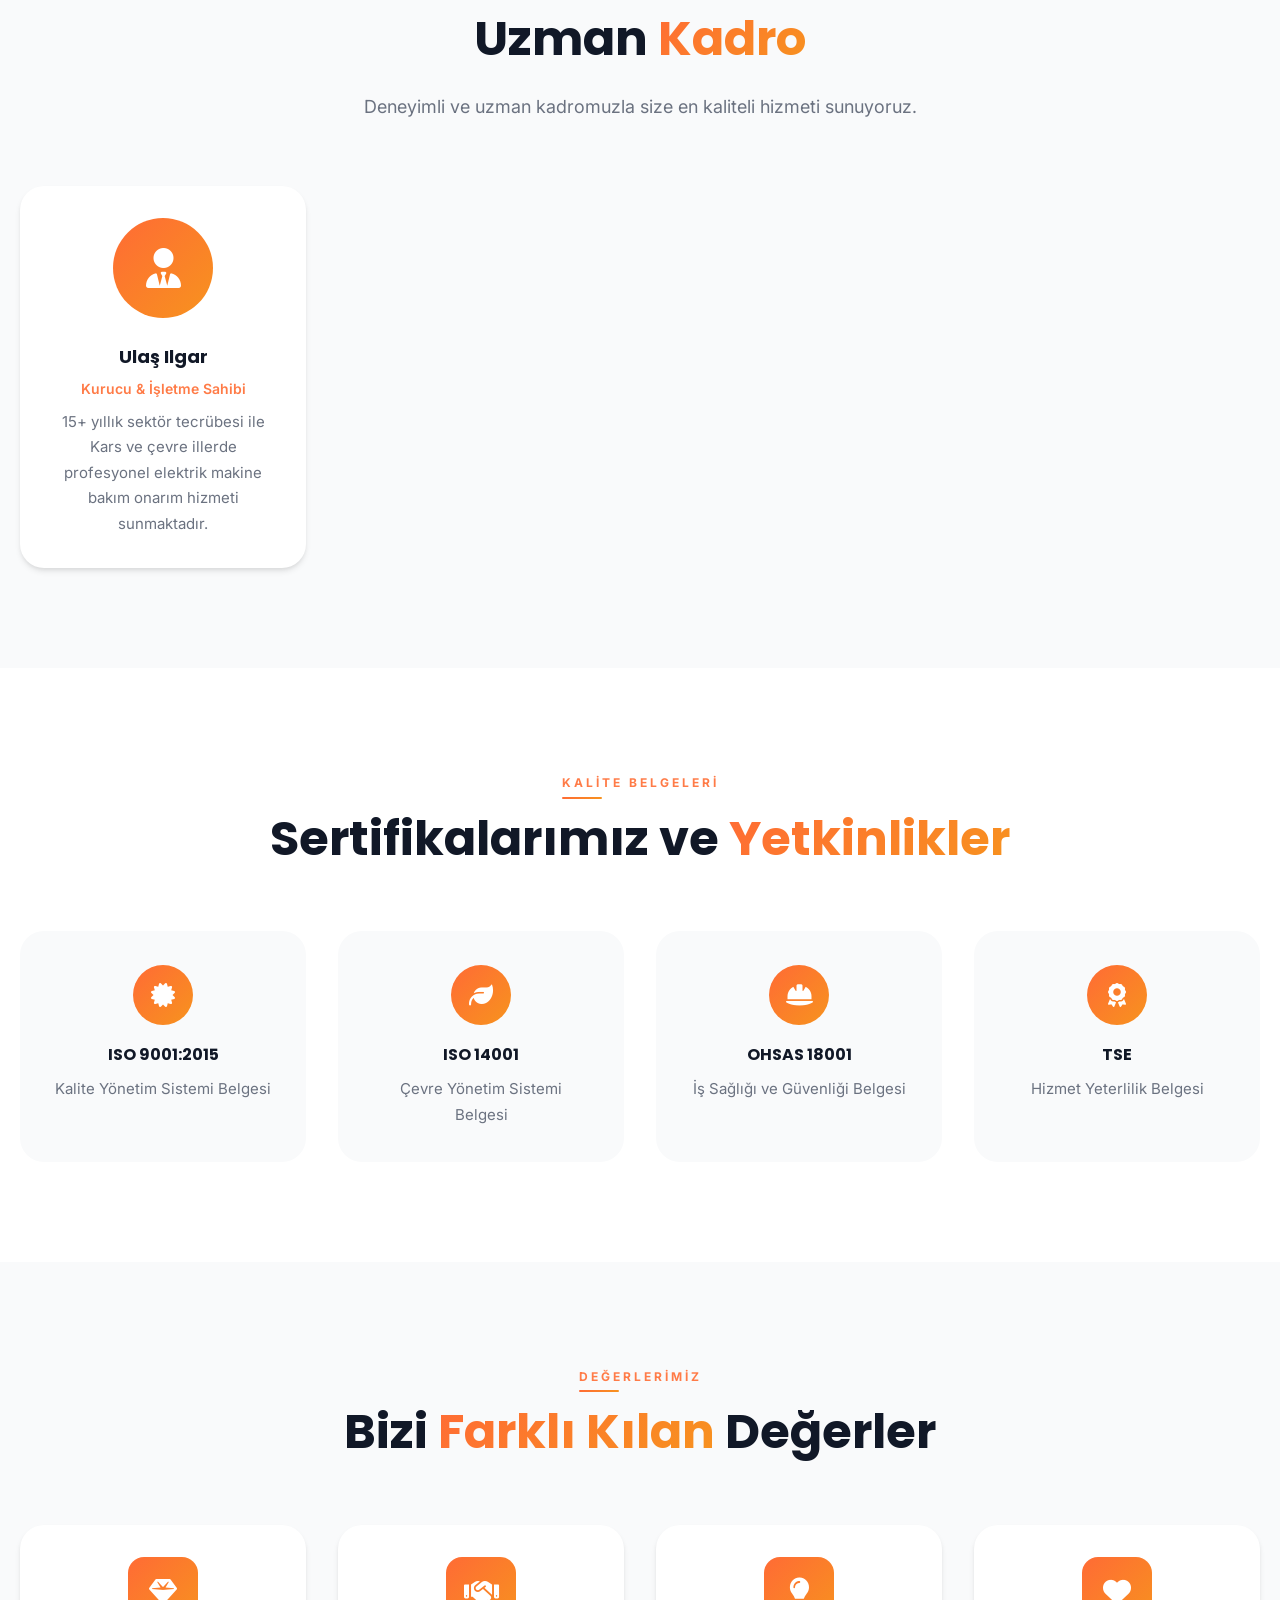
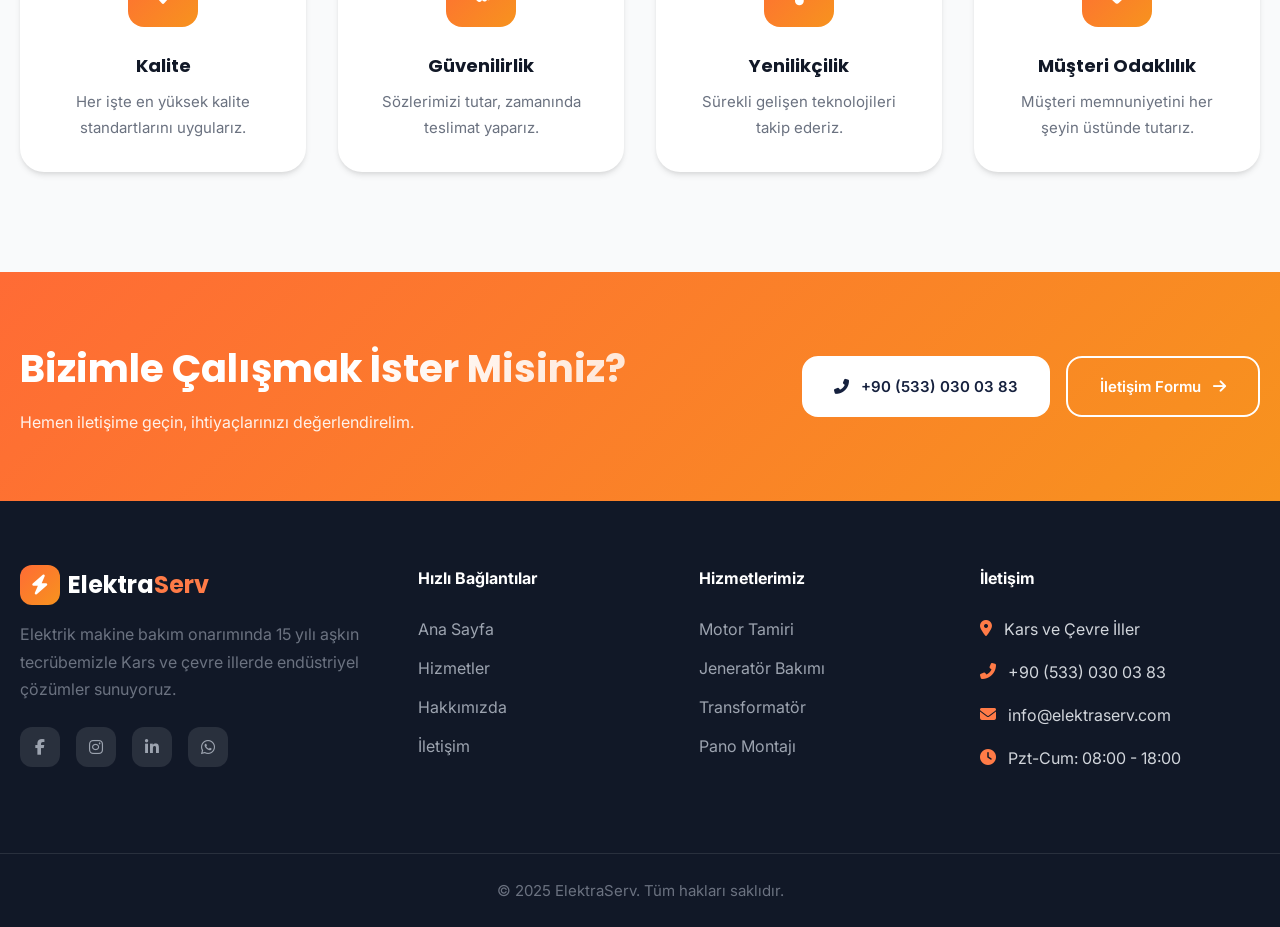
==== commit bf947e9d: "Iletisim bilgilerini guncelle, QR sticker sayfasi ekle, siteyi profesyonellestir - Tum sayfalarda il" ====
--- a/hakkimizda.html
+++ b/hakkimizda.html
@@ -4,7 +4,7 @@
     <meta charset="UTF-8">
     <meta name="viewport" content="width=device-width, initial-scale=1.0">
     <title>Hakkımızda | ElektraServ</title>
-    <meta name="description" content="ElektraServ - 20 yılı aşkın tecrübesiyle elektrik makine bakım onarım sektöründe kaliteli ve güvenilir hizmet.">
+    <meta name="description" content="ElektraServ - 15 yılı aşkın tecrübesiyle Kars ve çevre illerde elektrik makine bakım onarım sektöründe kaliteli ve güvenilir hizmet.">
     <link rel="preconnect" href="https://fonts.googleapis.com">
     <link rel="preconnect" href="https://fonts.gstatic.com" crossorigin>
     <link href="https://fonts.googleapis.com/css2?family=Inter:wght@300;400;500;600;700;800&family=Poppins:wght@600;700;800&display=swap" rel="stylesheet">
@@ -36,9 +36,9 @@
             </div>
 
             <div class="nav-actions">
-                <a href="tel:+905321234567" class="nav-phone">
+                <a href="tel:+905330300383" class="nav-phone">
                     <i class="fas fa-phone-alt"></i>
-                    <span>+90 (532) 123 45 67</span>
+                    <span>+90 (533) 030 03 83</span>
                 </a>
                 <a href="iletisim.html" class="nav-btn">Teklif Al</a>
                 <div class="nav-toggle" id="nav-toggle"><i class="fas fa-bars"></i></div>
@@ -56,7 +56,7 @@
                 <span>Hakkımızda</span>
             </div>
             <h1>Hakkımızda</h1>
-            <p>Elektrik makine bakım onarımında 20 yıllık deneyim</p>
+            <p>Elektrik makine bakım onarımında 15 yıllık deneyim</p>
         </div>
     </section>
 
@@ -68,7 +68,7 @@
                     <div class="about-img-wrapper">
                         <div class="about-shape"></div>
                         <div class="about-experience">
-                            <span class="exp-number">20+</span>
+                            <span class="exp-number">15+</span>
                             <span class="exp-text">Yıllık Tecrübe</span>
                         </div>
                     </div>
@@ -77,7 +77,7 @@
                     <span class="section-subtitle">FİRMAMIZ</span>
                     <h2 class="section-title">Profesyonel <span class="gradient-text">Ekibimiz</span></h2>
                     <p>
-                        ElektraServ, 2004 yılından bu yana elektrik makine bakım onarım sektöründe
+                        ElektraServ, 2011 yılından bu yana Kars ve çevre illerde elektrik makine bakım onarım sektöründe
                         kaliteli ve güvenilir hizmet sunmaktadır. Uzman kadromuz ve modern teknolojik
                         ekipmanlarımızla endüstriyel tesislerin, fabrikaların ve işletmelerin elektrik
                         makine ihtiyaçlarına çözüm üretiyoruz.
@@ -116,7 +116,7 @@
             <div class="stats-grid">
                 <div class="stat-card">
                     <div class="stat-icon"><i class="fas fa-calendar-alt"></i></div>
-                    <span class="stat-number" data-count="20">0</span>
+                    <span class="stat-number" data-count="15">0</span>
                     <span class="stat-label">Yıllık Deneyim</span>
                 </div>
                 <div class="stat-card">
@@ -154,36 +154,9 @@
                     <div class="team-avatar">
                         <i class="fas fa-user-tie"></i>
                     </div>
-                    <h4>Ahmet Yılmaz</h4>
-                    <span class="team-role">Kurucu & Genel Müdür</span>
-                    <p>25 yıllık sektör tecrübesi ile firmamızı yönetmektedir.</p>
-                </div>
-
-                <div class="team-card">
-                    <div class="team-avatar">
-                        <i class="fas fa-user-cog"></i>
-                    </div>
-                    <h4>Mehmet Demir</h4>
-                    <span class="team-role">Teknik Müdür</span>
-                    <p>Elektrik Mühendisi - 20 yıllık teknik deneyim.</p>
-                </div>
-
-                <div class="team-card">
-                    <div class="team-avatar">
-                        <i class="fas fa-user-cog"></i>
-                    </div>
-                    <h4>Ali Kaya</h4>
-                    <span class="team-role">Saha Sorumlusu</span>
-                    <p>Endüstriyel sistemler ve saha operasyonları uzmanı.</p>
-                </div>
-
-                <div class="team-card">
-                    <div class="team-avatar">
-                        <i class="fas fa-user"></i>
-                    </div>
-                    <h4>Fatma Öz</h4>
-                    <span class="team-role">Müşteri İlişkileri</span>
-                    <p>Müşteri memnuniyeti ve 7/24 destek sağlama.</p>
+                    <h4>Ulaş Ilgar</h4>
+                    <span class="team-role">Kurucu & İşletme Sahibi</span>
+                    <p>15+ yıllık sektör tecrübesi ile Kars ve çevre illerde profesyonel elektrik makine bakım onarım hizmeti sunmaktadır.</p>
                 </div>
             </div>
         </div>
@@ -264,9 +237,9 @@
                     <p>Hemen iletişime geçin, ihtiyaçlarınızı değerlendirelim.</p>
                 </div>
                 <div class="cta-buttons">
-                    <a href="tel:+905321234567" class="btn btn-white">
+                    <a href="tel:+905330300383" class="btn btn-white">
                         <i class="fas fa-phone-alt"></i>
-                        <span>+90 (532) 123 45 67</span>
+                        <span>+90 (533) 030 03 83</span>
                     </a>
                     <a href="iletisim.html" class="btn btn-outline-white">
                         <span>İletişim Formu</span>
@@ -287,12 +260,12 @@
                             <span class="logo-icon"><i class="fas fa-bolt"></i></span>
                             <span class="logo-text">Elektra<span>Serv</span></span>
                         </a>
-                        <p>Elektrik makine bakım onarımında 20 yılı aşkın tecrübemizle endüstriyel çözümler sunuyoruz.</p>
+                        <p>Elektrik makine bakım onarımında 15 yılı aşkın tecrübemizle Kars ve çevre illerde endüstriyel çözümler sunuyoruz.</p>
                         <div class="footer-social">
                             <a href="#"><i class="fab fa-facebook-f"></i></a>
                             <a href="#"><i class="fab fa-instagram"></i></a>
                             <a href="#"><i class="fab fa-linkedin-in"></i></a>
-                            <a href="#"><i class="fab fa-whatsapp"></i></a>
+                            <a href="https://wa.me/905330300383" target="_blank"><i class="fab fa-whatsapp"></i></a>
                         </div>
                     </div>
 
@@ -321,11 +294,11 @@
                         <ul>
                             <li>
                                 <i class="fas fa-map-marker-alt"></i>
-                                <span>Örnek Mah. Sanayi Cad. No:123 İstanbul</span>
+                                <span>Kars ve Çevre İller</span>
                             </li>
                             <li>
                                 <i class="fas fa-phone-alt"></i>
-                                <a href="tel:+905321234567">+90 (532) 123 45 67</a>
+                                <a href="tel:+905330300383">+90 (533) 030 03 83</a>
                             </li>
                             <li>
                                 <i class="fas fa-envelope"></i>
@@ -342,10 +315,15 @@
         </div>
         <div class="footer-bottom">
             <div class="container">
-                <p>&copy; 2024 ElektraServ. Tüm hakları saklıdır.</p>
+                <p>&copy; 2025 ElektraServ. Tüm hakları saklıdır.</p>
             </div>
         </div>
     </footer>
+
+    <!-- Floating WhatsApp Button -->
+    <a href="https://wa.me/905330300383" target="_blank" class="whatsapp-float" title="WhatsApp ile iletisime gecin">
+        <i class="fab fa-whatsapp"></i>
+    </a>
 
     <script src="js/script.js"></script>
 </body>
--- a/css/style.css
+++ b/css/style.css
@@ -2028,4 +2028,33 @@
     .about-img-wrapper {
         height: 300px;
     }
+}
+
+/* ========== Floating WhatsApp Button ========== */
+.whatsapp-float {
+    position: fixed;
+    bottom: 24px;
+    right: 24px;
+    width: 60px;
+    height: 60px;
+    background: #25d366;
+    color: white;
+    border-radius: 50%;
+    display: flex;
+    align-items: center;
+    justify-content: center;
+    font-size: 1.75rem;
+    box-shadow: 0 4px 20px rgba(37, 211, 102, 0.4);
+    z-index: 9999;
+    transition: transform 0.3s ease, box-shadow 0.3s ease;
+    text-decoration: none;
+}
+
+.whatsapp-float:hover {
+    transform: scale(1.1);
+    box-shadow: 0 6px 28px rgba(37, 211, 102, 0.5);
+}
+
+.whatsapp-float i {
+    color: white;
 }
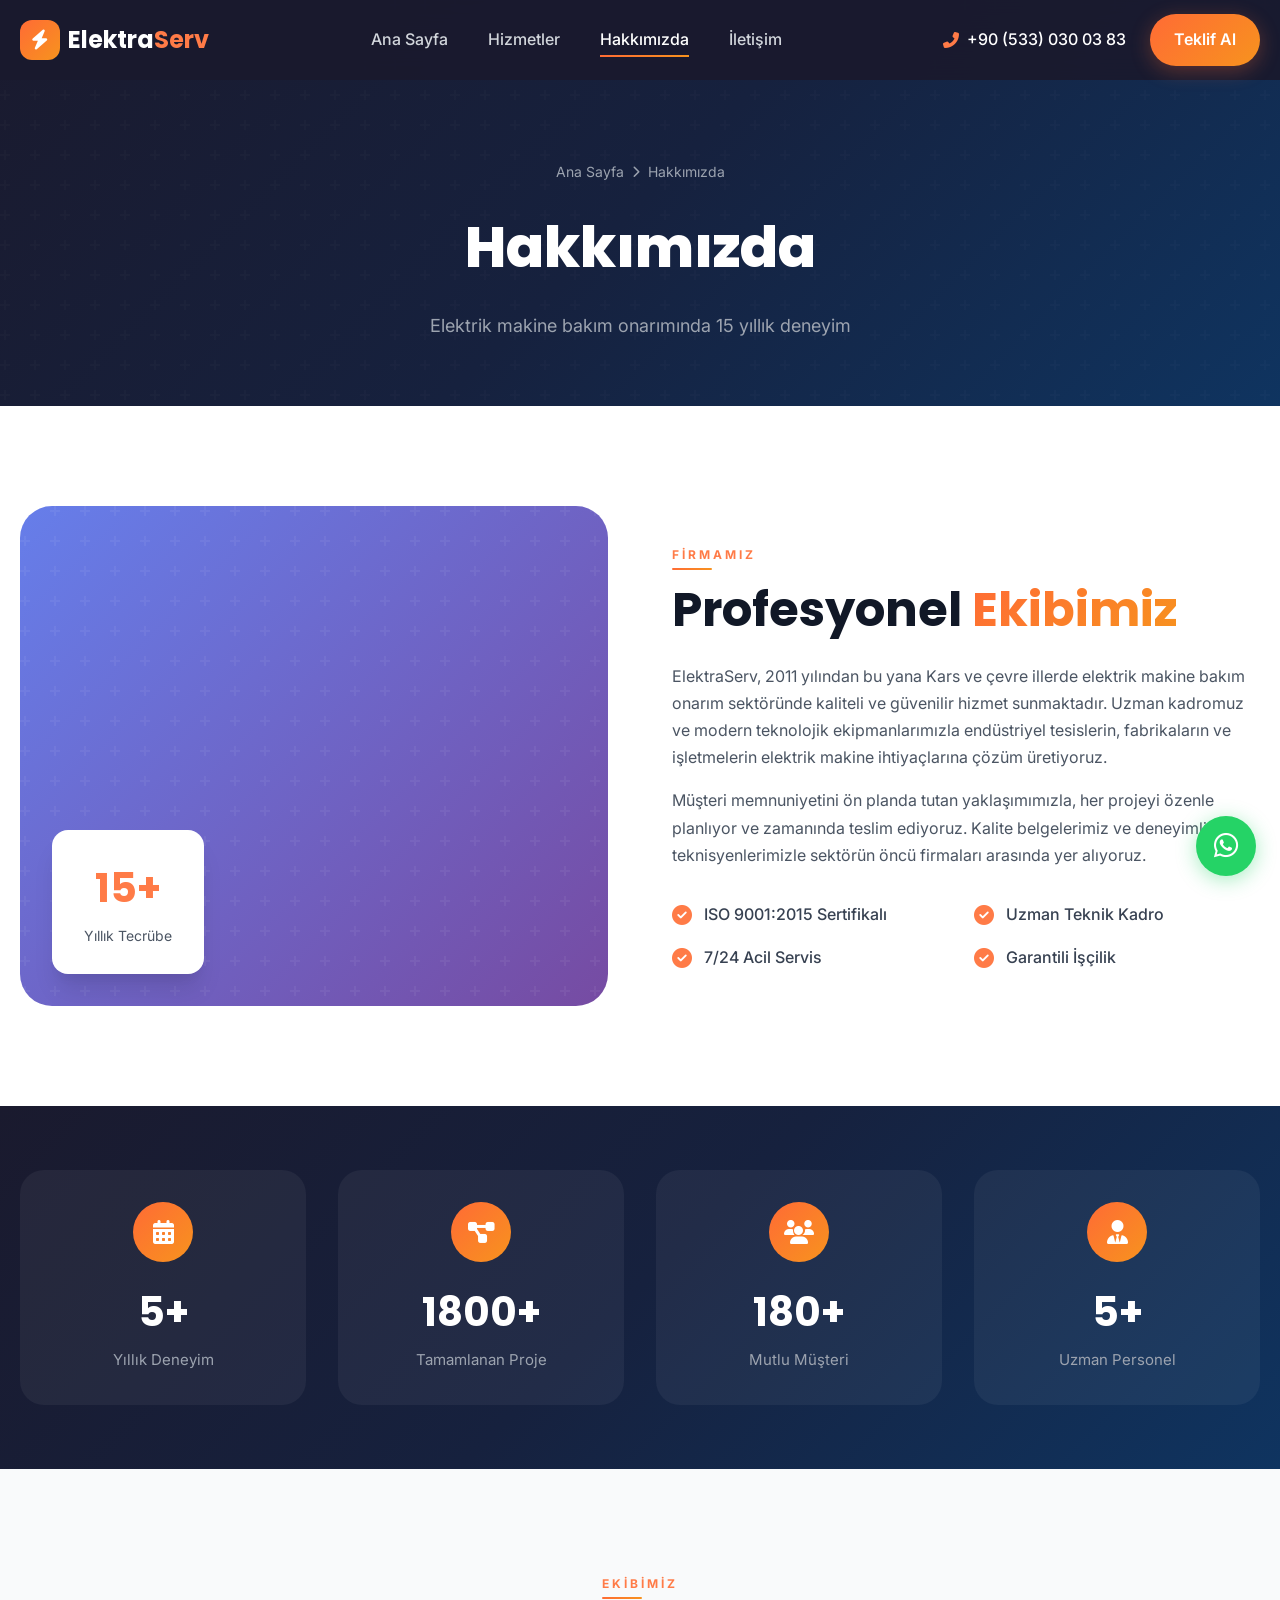
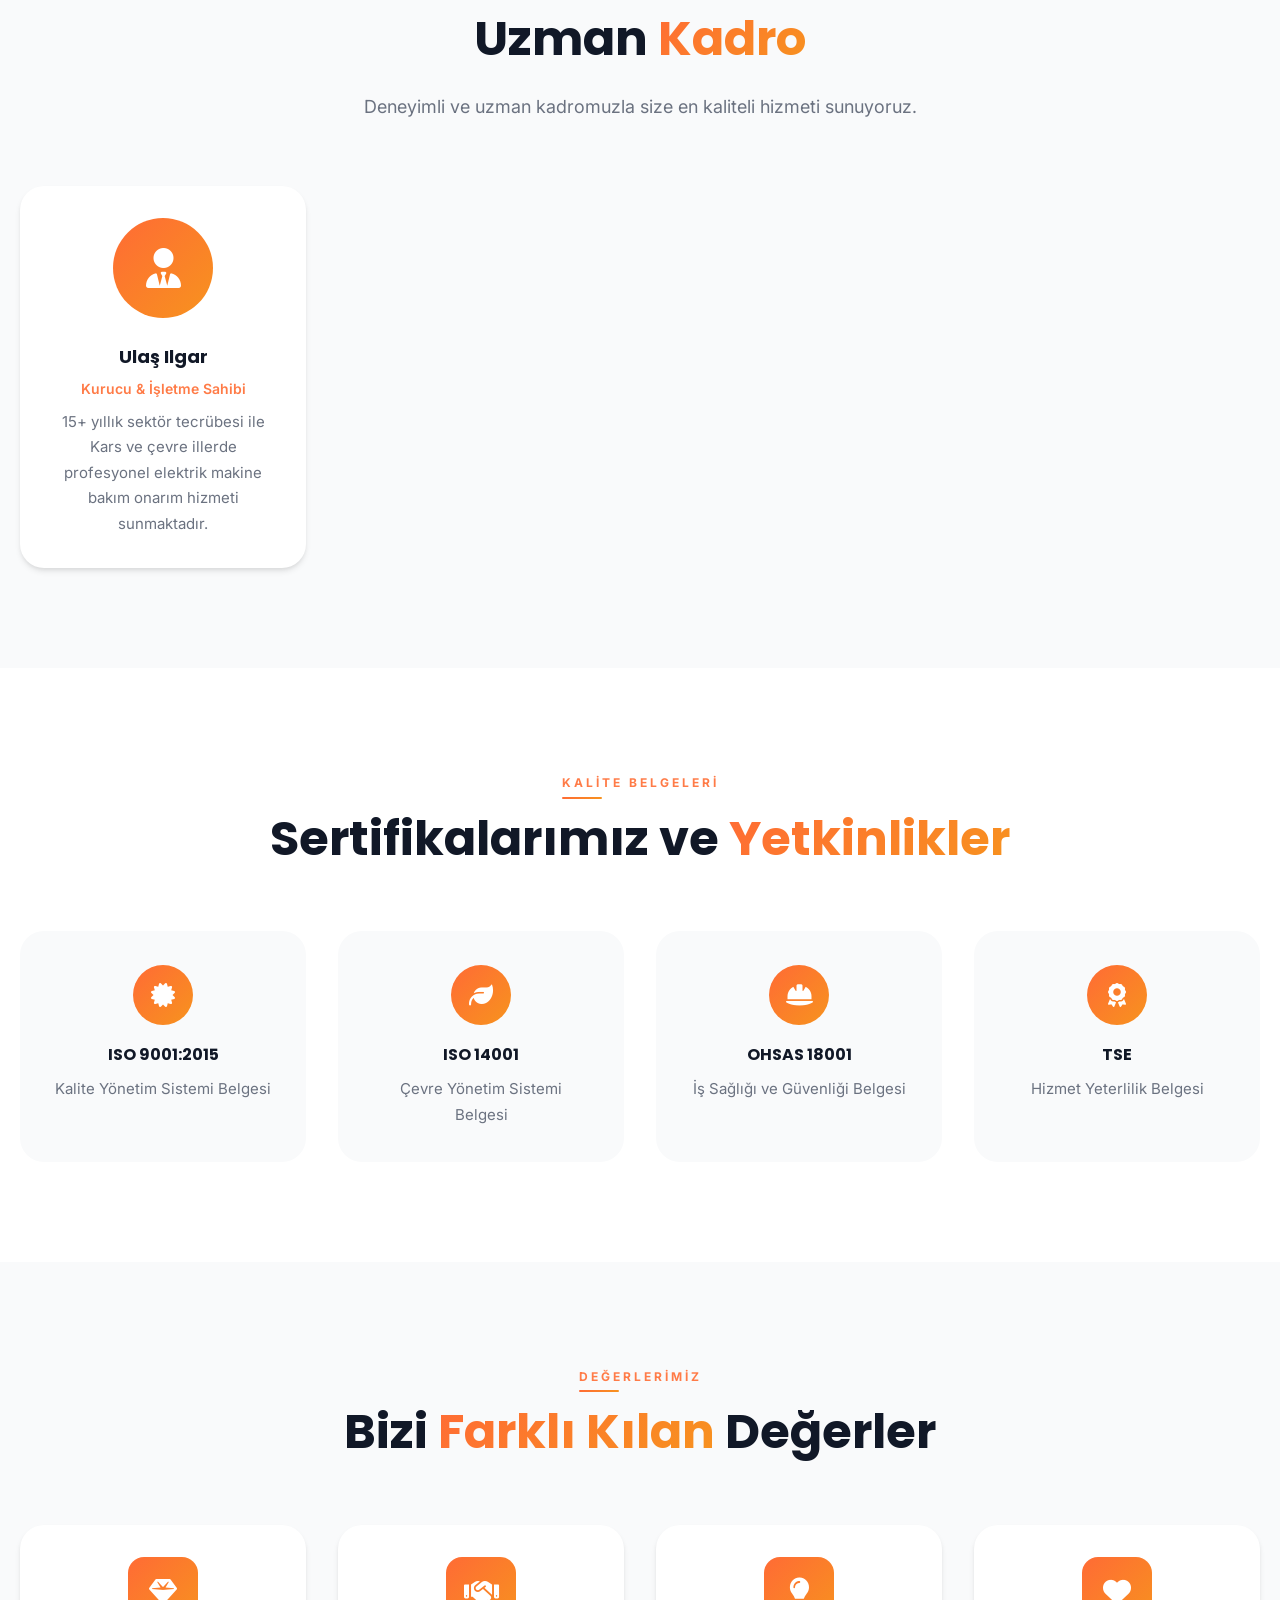
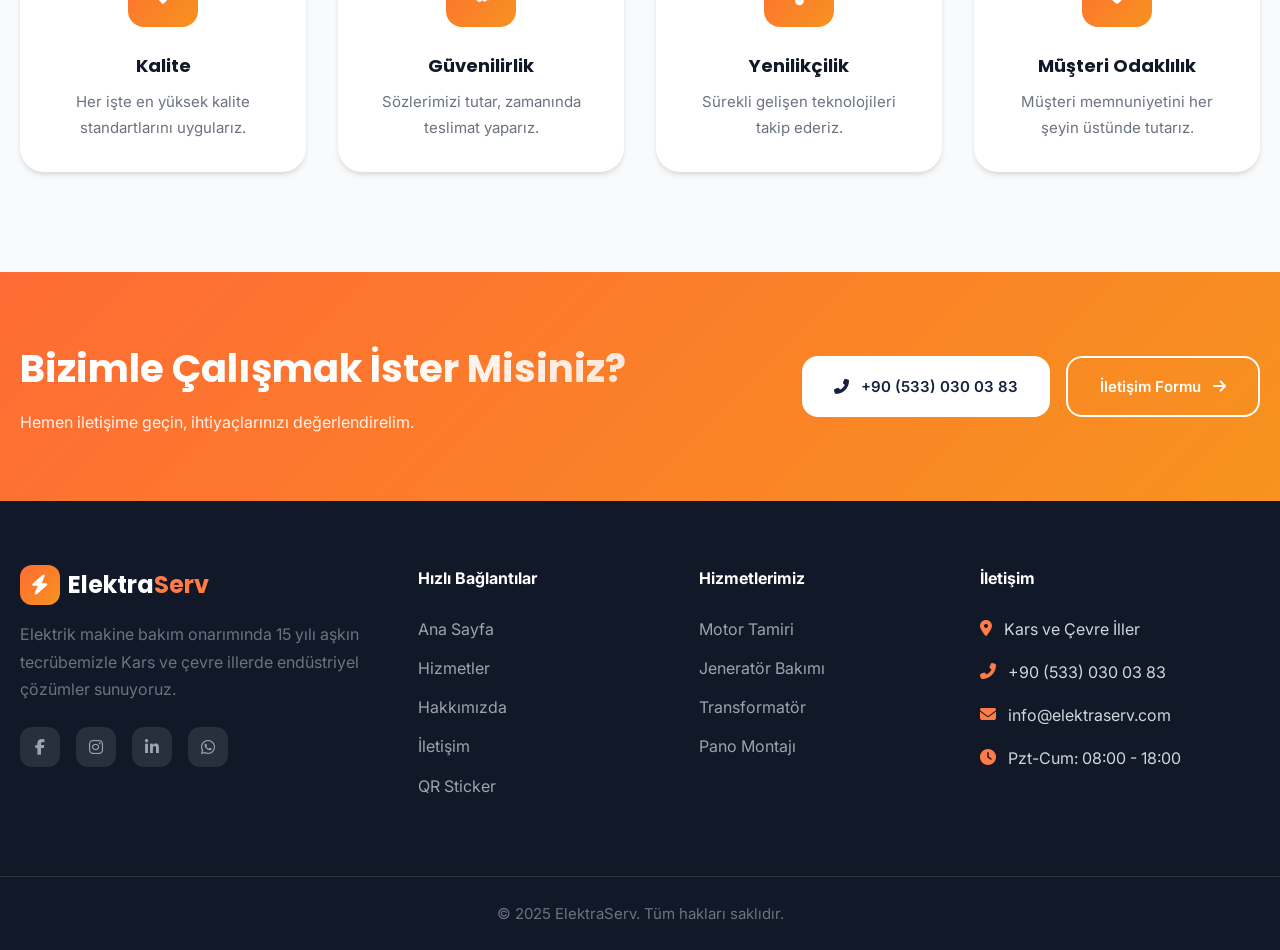
==== commit f066899a: "Footer'a QR Sticker sayfasi linki ekle Tum sayfalarin footer bolumune sticker.html sayfasina link ek" ====
--- a/hakkimizda.html
+++ b/hakkimizda.html
@@ -276,6 +276,7 @@
                             <li><a href="hizmetler.html">Hizmetler</a></li>
                             <li><a href="hakkimizda.html">Hakkımızda</a></li>
                             <li><a href="iletisim.html">İletişim</a></li>
+                            <li><a href="sticker.html">QR Sticker</a></li>
                         </ul>
                     </div>
 
